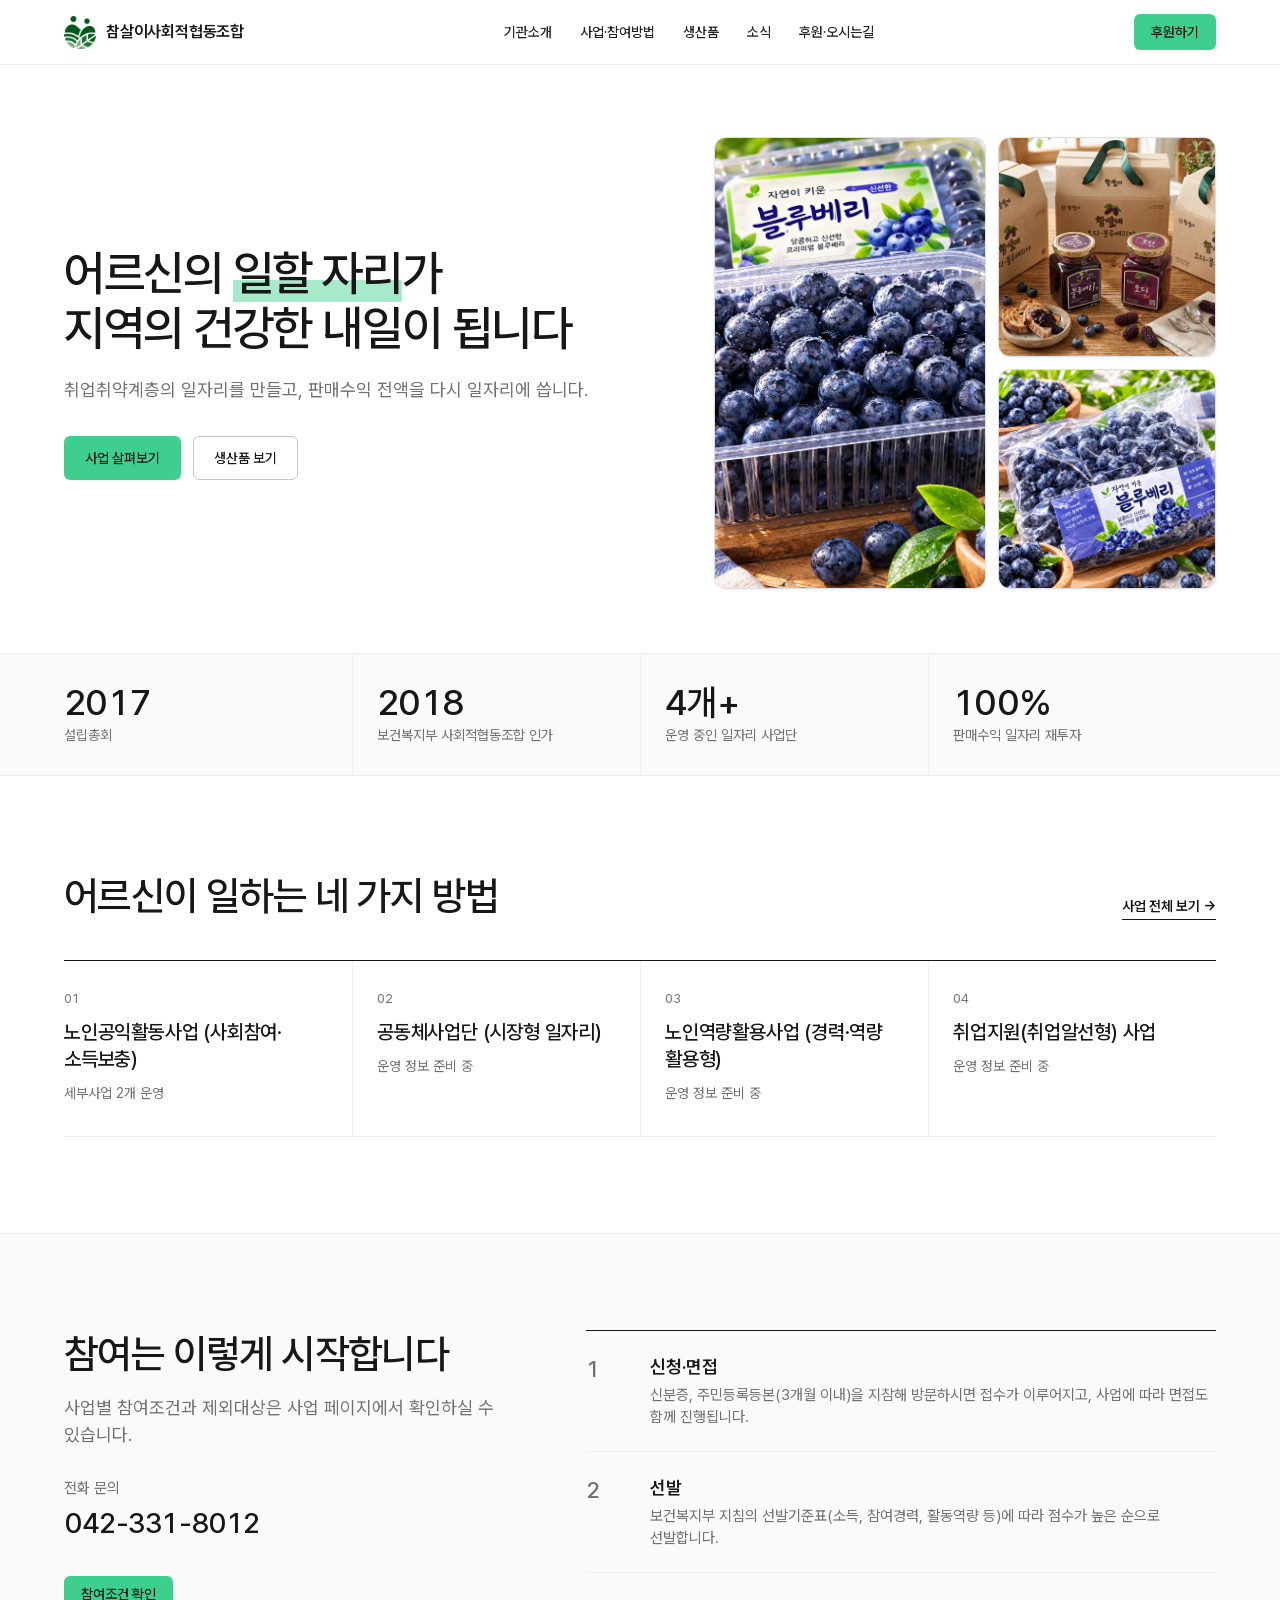
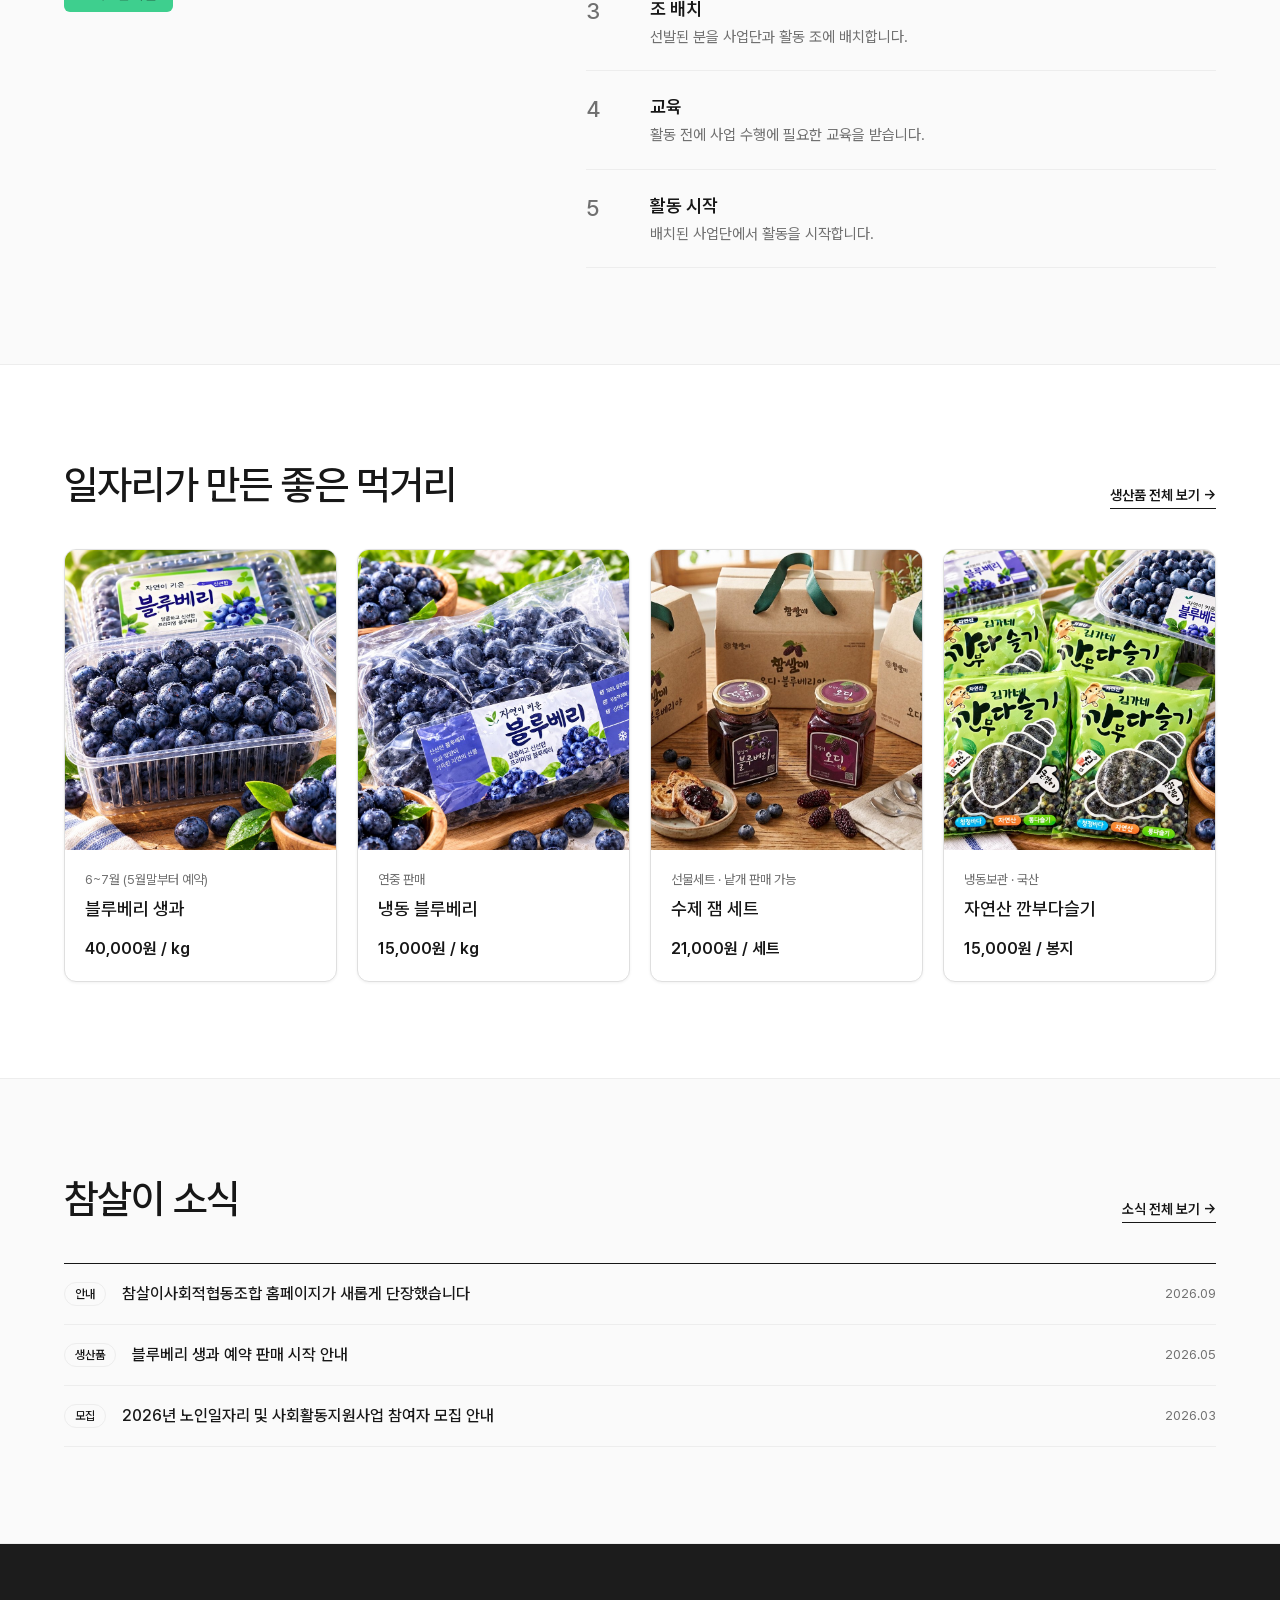
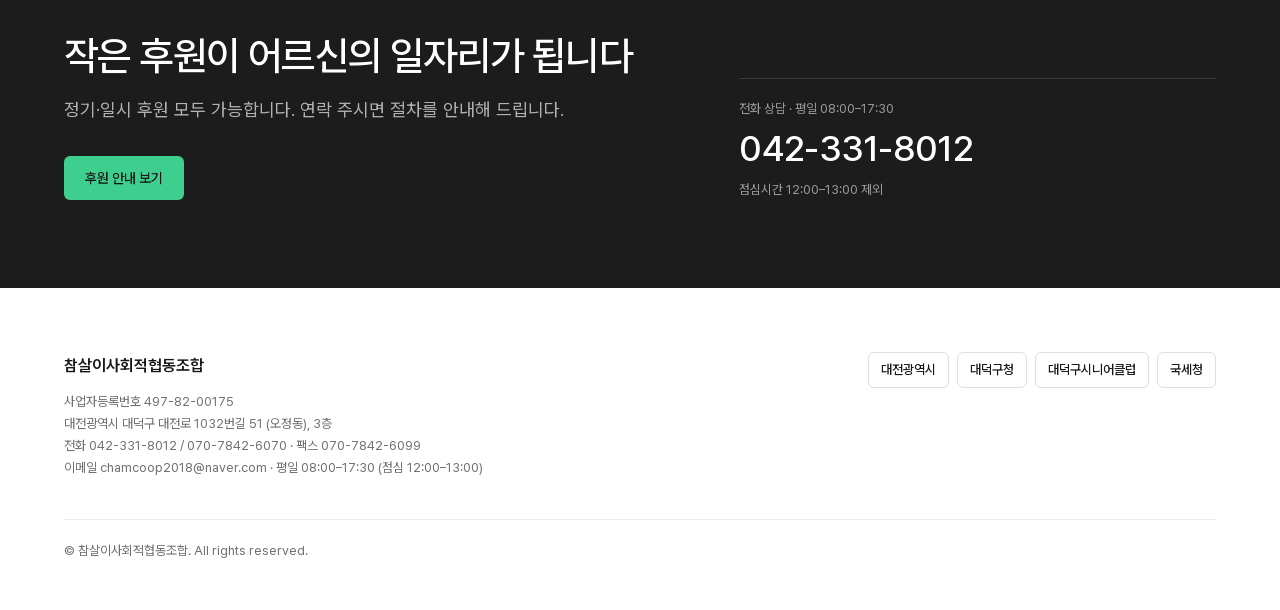
==== index.html @ 11abc0d7 "test-v8: restore original homepage baseline" ====
<!DOCTYPE html>
<html lang="ko">
<head>
<meta charset="UTF-8">
<meta name="viewport" content="width=device-width, initial-scale=1">
<title>참살이사회적협동조합</title>
<meta name="description" content="대전 대덕구 사회적협동조합. 어르신 등 취업취약계층의 일자리를 만들고, 판매수익 전액을 다시 일자리에 사용합니다.">
<link rel="canonical" href="https://chamcoop.kr/">
<meta property="og:type" content="website">
<meta property="og:site_name" content="참살이사회적협동조합">
<meta property="og:locale" content="ko_KR">
<meta property="og:title" content="참살이사회적협동조합">
<meta property="og:description" content="대전 대덕구 사회적협동조합. 어르신 등 취업취약계층의 일자리를 만들고, 판매수익 전액을 다시 일자리에 사용합니다.">
<meta property="og:url" content="https://chamcoop.kr/">
<meta property="og:image" content="https://chamcoop.kr/assets/og-image.jpg">
<meta property="og:image:width" content="1200">
<meta property="og:image:height" content="630">
<meta name="twitter:card" content="summary_large_image">
<meta name="twitter:title" content="참살이사회적협동조합">
<meta name="twitter:description" content="대전 대덕구 사회적협동조합. 어르신 등 취업취약계층의 일자리를 만들고, 판매수익 전액을 다시 일자리에 사용합니다.">
<meta name="twitter:image" content="https://chamcoop.kr/assets/og-image.jpg">
<script type="application/ld+json">{"@context": "https://schema.org", "@type": "Organization", "name": "참살이사회적협동조합", "url": "https://chamcoop.kr/", "logo": "https://chamcoop.kr/assets/logo.png", "description": "대전 대덕구 사회적협동조합. 어르신 등 취업취약계층의 일자리를 만들고, 판매수익 전액을 다시 일자리에 사용합니다.", "telephone": "+82-42-331-8012", "email": "chamcoop2018@naver.com", "address": {"@type": "PostalAddress", "addressCountry": "KR", "addressRegion": "대전광역시", "addressLocality": "대덕구", "streetAddress": "대전로 1032번길 51 (오정동) 3층"}}</script>
<meta name="color-scheme" content="light">
<meta name="theme-color" content="#ffffff">
<link rel="icon" href="assets/logo.png">
<link rel="preload" href="assets/fonts/PretendardVariable.woff2" as="font" type="font/woff2" crossorigin>
<link rel="stylesheet" href="assets/style.css?v=6">
</head>
<body>
<a class="skip" href="#main">본문으로 바로가기</a>
<div id="siteHeader"></div>
<main id="main">
<section class="hero" id="top">
  <div class="wrap hero-grid">
    <div>
      <h1>어르신의 <span class="mark">일할 자리</span>가 <br class="br-pc">지역의 건강한 내일이 됩니다</h1>
      <p class="lead">취업취약계층의 일자리를 만들고, 판매수익 전액을 다시 일자리에 씁니다.</p>
      <div class="cta">
        <a class="btn btn-primary btn-lg" href="business.html">사업 살펴보기</a>
        <a class="btn btn-outline btn-lg" href="shop.html">생산품 보기</a>
      </div>
    </div>
    <div class="hero-media" aria-hidden="true">
      <figure class="m1"><img src="files/products/blueberry_fresh.jpg" alt="" width="800" height="800" fetchpriority="high"></figure>
      <figure><img src="files/products/jam_set.jpg" alt="" width="600" height="450"></figure>
      <figure><img src="files/products/blueberry_bag.jpg" alt="" width="600" height="450"></figure>
    </div>
  </div>
</section>

<section class="facts" aria-label="참살이 한눈에 보기">
  <div class="wrap facts-grid">
    <div class="fact"><b>2017</b><span>설립총회</span></div>
    <div class="fact"><b>2018</b><span>보건복지부 사회적협동조합 인가</span></div>
    <div class="fact"><b id="statBiz">4개+</b><span>운영 중인 일자리 사업단</span></div>
    <div class="fact"><b>100%</b><span>판매수익 일자리 재투자</span></div>
  </div>
</section>

<section class="block">
  <div class="wrap">
    <div class="sec-top">
      <h2 class="h2">어르신이 일하는 네 가지 방법</h2>
      <a class="more-link" href="business.html">사업 전체 보기 →</a>
    </div>
    <div class="cells" id="homeUnits"></div>
  </div>
</section>

<section class="block soft">
  <div class="wrap split">
    <div>
      <h2 class="h2">참여는 이렇게 시작합니다</h2>
      <p class="sec-lead">사업별 참여조건과 제외대상은 사업 페이지에서 확인하실 수 있습니다.</p>
      <p class="call">전화 문의<b>042-331-8012</b></p>
      <div class="sec-foot"><a class="btn btn-primary" href="business.html#join">참여조건 확인</a></div>
    </div>
    <div class="steps"><div class="step"><span class="n">1</span><div><h3>신청·면접</h3><p>신분증, 주민등록등본(3개월 이내)을 지참해 방문하시면 접수가 이루어지고, 사업에 따라 면접도 함께 진행됩니다.</p></div></div><div class="step"><span class="n">2</span><div><h3>선발</h3><p>보건복지부 지침의 선발기준표(소득, 참여경력, 활동역량 등)에 따라 점수가 높은 순으로 선발합니다.</p></div></div><div class="step"><span class="n">3</span><div><h3>조 배치</h3><p>선발된 분을 사업단과 활동 조에 배치합니다.</p></div></div><div class="step"><span class="n">4</span><div><h3>교육</h3><p>활동 전에 사업 수행에 필요한 교육을 받습니다.</p></div></div><div class="step"><span class="n">5</span><div><h3>활동 시작</h3><p>배치된 사업단에서 활동을 시작합니다.</p></div></div></div>
  </div>
</section>

<section class="block">
  <div class="wrap">
    <div class="sec-top">
      <h2 class="h2">일자리가 만든 좋은 먹거리</h2>
      <a class="more-link" href="shop.html">생산품 전체 보기 →</a>
    </div>
    <div class="prod-grid" id="homeProds"></div>
  </div>
</section>

<section class="block soft">
  <div class="wrap">
    <div class="sec-top">
      <h2 class="h2">참살이 소식</h2>
      <a class="more-link" href="news.html">소식 전체 보기 →</a>
    </div>
    <div class="rows" id="homeNotices"></div>
  </div>
</section>

<section class="donate">
  <div class="wrap donate-grid">
    <div>
      <h2 class="h2">작은 후원이 어르신의 일자리가 됩니다</h2>
      <p class="sec-lead">정기·일시 후원 모두 가능합니다. 연락 주시면 절차를 안내해 드립니다.</p>
      <div class="cta"><a class="btn btn-primary btn-lg" href="contact.html#donate">후원 안내 보기</a></div>
    </div>
    <div class="tel"><small>전화 상담 · 평일 08:00–17:30</small><b>042-331-8012</b><small>점심시간 12:00–13:00 제외</small></div>
  </div>
</section>
</main>
<div id="siteFooter"></div>

<script src="assets/app.js?v=6"></script>
</body>
</html>
---- assets/style.css ----
/* 참살이사회적협동조합 홈페이지 재디자인 — DESIGN.md(Supabase 스타일) 토큰 기준 */
@font-face{
  font-family:"Pretendard Variable";font-weight:45 920;font-style:normal;font-display:swap;
  src:url("fonts/PretendardVariable.woff2") format("woff2-variations");
}
:root{
  --primary:#3ecf8e; --primary-deep:#24b47e; --on-primary:#171717;
  --ink:#171717; --ink-2:#212121; --mute:#707070; --mute-2:#9a9a9a;
  --canvas:#ffffff; --soft:#fafafa; --night:#1c1c1c; --night-2:#202020; --on-dark:#ffffff;
  --hair:#dfdfdf; --hair-strong:#c7c7c7; --hair-cool:#ededed;
  --r-xs:4px; --r-sm:6px; --r-md:8px; --r-lg:12px; --r-xl:16px; --r-full:9999px;
  --sh-1:0 1px 3px rgba(0,0,0,.06); --sh-2:0 8px 24px rgba(0,0,0,.08);
  --font:"Pretendard Variable","Circular","Helvetica Neue",Helvetica,Arial,"Noto Sans KR",sans-serif;
  --wrap:1200px;
}
*,*::before,*::after{box-sizing:border-box}
[hidden]{display:none!important}
html{color-scheme:light;-webkit-tap-highlight-color:transparent}
a,button,summary{touch-action:manipulation}
html{scroll-behavior:smooth;scroll-padding-top:80px}
body{margin:0;background:var(--canvas);color:var(--ink);font-family:var(--font);font-size:16px;line-height:1.5;-webkit-font-smoothing:antialiased;word-break:keep-all;overflow-wrap:break-word}
img{max-width:100%;display:block}
a{color:inherit}
h1,h2,h3,h4,p,ul,dl,dd{margin:0}
h1,h2,h3{text-wrap:balance}
ul{padding:0;list-style:none}
.wrap{max-width:var(--wrap);margin:0 auto;padding:0 24px}
.skip{position:absolute;left:-9999px;top:8px;background:var(--ink);color:#fff;padding:8px 16px;border-radius:var(--r-sm);z-index:100}
.skip:focus{left:8px}
:focus-visible{outline:2px solid var(--ink);outline-offset:2px;border-radius:var(--r-xs)}

/* 버튼 */
.btn{display:inline-flex;align-items:center;justify-content:center;gap:6px;min-height:36px;padding:8px 16px;border-radius:var(--r-sm);font:500 14px/1 var(--font);text-decoration:none;border:1px solid transparent;cursor:pointer;white-space:nowrap;transition:background .15s,border-color .15s,transform .1s}
.btn:active{transform:translateY(1px)}
.btn-primary{background:var(--primary);color:var(--on-primary)}
.btn-primary:hover{background:var(--primary-deep)}
.btn-outline{background:var(--canvas);color:var(--ink);border-color:var(--hair-strong)}
.btn-outline:hover{border-color:var(--ink)}
.btn-dark{background:var(--night);color:var(--on-dark)}
.btn-dark:hover{background:#000}
.btn-lg{min-height:44px;padding:12px 20px}

/* 헤더 */
.site-header{position:sticky;top:0;z-index:50;background:rgba(255,255,255,.92);backdrop-filter:blur(10px);border-bottom:1px solid var(--hair-cool)}
.nav{display:flex;align-items:center;justify-content:space-between;height:64px;gap:24px}
.brand{display:flex;align-items:center;gap:10px;text-decoration:none;flex:none}
.brand img{width:32px;height:33px;object-fit:contain}
.brand b{font-size:16px;font-weight:600;letter-spacing:-.2px;white-space:nowrap}
.menu{display:flex;gap:4px}
.menu a{padding:8px 12px;border-radius:var(--r-sm);font-size:14px;font-weight:500;color:var(--ink-2);text-decoration:none;white-space:nowrap}
.menu a:hover{background:var(--soft)}
.nav-cta{flex:none}
.burger{display:none;width:40px;height:40px;border:1px solid var(--hair-strong);border-radius:var(--r-sm);background:var(--canvas);cursor:pointer;align-items:center;justify-content:center}
.burger span,.burger span::before,.burger span::after{display:block;width:18px;height:2px;background:var(--ink);position:relative;content:""}
.burger span::before{position:absolute;top:-6px}.burger span::after{position:absolute;top:6px}
.drawer{max-height:calc(100dvh - 64px);overflow-y:auto;overscroll-behavior:contain;display:none;border-top:1px solid var(--hair-cool);background:var(--canvas)}
.drawer.open{display:block}
.drawer a{display:block;padding:14px 24px;border-bottom:1px solid var(--hair-cool);text-decoration:none;font-weight:500}

/* 히어로 */
.hero{padding:72px 0 64px}
.hero-grid{display:grid;grid-template-columns:1.2fr 1fr;gap:48px;align-items:center}
.hero h1{font-size:clamp(32px,4vw,48px);line-height:1.15;font-weight:500;letter-spacing:-.03em}
.hero h1 .mark{background:linear-gradient(transparent 62%,rgba(62,207,142,.45) 62%)}
.hero p.lead{margin-top:20px;font-size:18px;line-height:1.55;color:var(--mute);max-width:30em}
.hero .cta{display:flex;gap:12px;flex-wrap:wrap;margin-top:32px}
.hero-media{display:grid;grid-template-columns:1.25fr 1fr;grid-template-rows:1fr 1fr;gap:12px;aspect-ratio:1/.9}
.hero-media figure{margin:0;border-radius:var(--r-lg);overflow:hidden;border:1px solid var(--hair);box-shadow:var(--sh-1);background:var(--soft)}
.hero-media img{width:100%;height:100%;object-fit:cover}
.hero-media .m1{grid-row:1/3}

/* 수치 */
.facts{border-top:1px solid var(--hair-cool);border-bottom:1px solid var(--hair-cool);background:var(--soft)}
.facts-grid{display:grid;grid-template-columns:repeat(4,1fr)}
.fact{padding:28px 24px;border-left:1px solid var(--hair-cool)}
.fact:first-child{border-left:0;padding-left:0}
.fact b{font-variant-numeric:tabular-nums;display:block;font-size:36px;font-weight:500;letter-spacing:-.72px;line-height:1.15}
.fact span{font-size:14px;color:var(--mute)}

/* 섹션 공통 */
section.block{padding:96px 0}
section.block.soft{background:var(--soft);border-top:1px solid var(--hair-cool);border-bottom:1px solid var(--hair-cool)}
.h2{font-size:clamp(28px,3.4vw,40px);line-height:1.2;font-weight:500;letter-spacing:-.04em;max-width:22em}
.sec-lead{margin-top:16px;font-size:18px;line-height:1.55;color:var(--mute);max-width:40em}
.sec-head{margin-bottom:48px}
.kicker{display:block;margin-bottom:12px;font-size:13px;font-weight:600;color:var(--mute);letter-spacing:.02em}
.dot{display:inline-block;width:8px;height:8px;border-radius:50%;background:var(--primary);margin-right:8px;vertical-align:1px}

/* 기관소개 */
.about-grid{display:grid;grid-template-columns:1.2fr 1fr;gap:72px;align-items:start}
.about-copy p{font-size:18px;line-height:1.7;color:var(--ink-2)}
.about-copy p+p{margin-top:20px}
.about-copy b{font-weight:600;background:linear-gradient(transparent 62%,rgba(62,207,142,.35) 62%)}
.dl{border-top:1px solid var(--ink)}
.dl div{display:grid;grid-template-columns:110px 1fr;gap:16px;padding:14px 0;border-bottom:1px solid var(--hair-cool);font-size:15px}
.dl{font-variant-numeric:tabular-nums}.dl dt{color:var(--mute)}.dl dd{color:var(--ink)}
.timeline{margin-top:72px}
.timeline h3,.org h3{font-size:22px;font-weight:500;margin-bottom:24px}
.tl{border-top:1px solid var(--ink)}
.tl-row{display:grid;grid-template-columns:90px 1fr;gap:16px;padding:16px 0;border-bottom:1px solid var(--hair-cool)}
.tl-year{font-size:18px;font-weight:500;letter-spacing:-.3px}
.tl-row li{font-size:15px;color:var(--ink-2);padding-left:14px;position:relative}
.tl-row li+li{margin-top:4px}
.tl-row li::before{content:"";position:absolute;left:0;top:.7em;width:5px;height:5px;border-radius:50%;background:var(--primary)}
.org{margin-top:56px}
.org-flow{display:flex;flex-direction:column;gap:12px}
.org-top{display:flex;gap:12px;flex-wrap:wrap}
.org-node{padding:10px 16px;border:1px solid var(--hair);border-radius:var(--r-md);font-size:14px;font-weight:500;background:var(--canvas)}
.org-node.lead{background:var(--night);color:var(--on-dark);border-color:var(--night)}
.org-depts{display:grid;gap:8px;padding-top:12px;border-top:1px dashed var(--hair-strong);font-size:14px;color:var(--ink-2)}
.org-depts li::before{content:"· "}

/* 사업소개 */
.biz-main{border:1px solid var(--hair);border-radius:var(--r-lg);background:var(--canvas);padding:32px}
.biz-top{display:flex;gap:12px;align-items:center;flex-wrap:wrap}
.biz-title{font-size:28px;font-weight:500;letter-spacing:-.42px;line-height:1.2}
.tag{display:inline-flex;align-items:center;padding:2px 10px;border-radius:var(--r-full);font-size:12px;font-weight:500;background:var(--soft);color:var(--ink);border:1px solid var(--hair-cool)}
.tag.live{background:var(--primary);border-color:var(--primary);color:var(--on-primary)}
.biz-desc{margin-top:12px;color:var(--mute);font-size:16px;max-width:46em}
.units{margin-top:28px;display:grid;grid-template-columns:repeat(auto-fit,minmax(240px,1fr));gap:0;border-top:1px solid var(--hair-cool)}
.unit{padding:20px 24px 20px 0;border-bottom:1px solid var(--hair-cool)}
.unit h3{font-size:16px;font-weight:600}
.unit .prog{margin-top:10px;font-size:14px;color:var(--mute)}
.unit .prog li{padding:6px 0;border-top:1px dashed var(--hair-cool)}
.unit .prog li:first-child{border-top:0}
.unit .prog img{width:100%;aspect-ratio:4/3;object-fit:cover;border-radius:var(--r-md);border:1px solid var(--hair);margin-bottom:8px}
.unit .prog b{color:var(--ink);font-weight:500;display:block}
.unit .none{margin-top:6px;font-size:14px;color:var(--mute)}
.biz-more{margin-top:24px;display:grid;grid-template-columns:1fr 1fr;gap:24px}
.biz-card{border:1px solid var(--hair);border-radius:var(--r-lg);background:var(--canvas);padding:32px}
.biz-card h3{font-size:22px;font-weight:500;margin-top:12px}
.biz-card p{margin-top:8px;color:var(--mute);font-size:15px}
.biz-card ul{margin-top:16px;border-top:1px solid var(--hair-cool)}
.biz-card li{padding:10px 0;border-bottom:1px solid var(--hair-cool);font-size:14px;color:var(--ink-2)}

/* 참여방법 (details) */
.acc{border-top:1px solid var(--ink)}
.acc details{border-bottom:1px solid var(--hair-cool)}
.acc summary{list-style:none;cursor:pointer;display:flex;justify-content:space-between;align-items:center;padding:22px 0;font-size:22px;font-weight:500;letter-spacing:-.2px}
.acc summary::-webkit-details-marker{display:none}
.acc summary::after{content:"+";font-size:26px;font-weight:300;color:var(--mute);width:32px;text-align:center}
.acc details[open] summary::after{content:"−"}
.acc summary:hover{color:var(--mute)}
.acc .body{display:grid;grid-template-columns:1fr 1fr;gap:48px;padding:0 0 28px}
.acc h4{font-size:14px;font-weight:600;color:var(--mute);margin-bottom:10px}
.acc li{padding:5px 0 5px 16px;position:relative;font-size:16px;color:var(--ink-2)}
.acc li::before{content:"";position:absolute;left:0;top:.85em;width:5px;height:5px;border-radius:50%;background:var(--primary)}

/* 생산품 */
.prod-grid{display:grid;grid-template-columns:repeat(4,1fr);gap:20px}
.prod{display:flex;flex-direction:column;border:1px solid var(--hair);border-radius:var(--r-lg);background:var(--canvas);overflow:hidden;box-shadow:var(--sh-1)}
.prod img{width:100%;aspect-ratio:4/3;object-fit:cover;background:var(--soft)}
.prod .pb{padding:20px;display:flex;flex-direction:column;gap:6px;flex:1}
.prod small{font-size:13px;color:var(--mute)}
.prod h3{font-size:18px;font-weight:500;line-height:1.4}
.prod .desc{font-size:14px;color:var(--mute);flex:1}
.prod .price{margin-top:10px;display:flex;align-items:center;justify-content:space-between;gap:8px}
.prod .price b{font-size:16px;font-weight:600}
.add{min-height:32px;padding:6px 12px;border-radius:var(--r-sm);border:1px solid var(--hair-strong);background:var(--canvas);font:500 14px var(--font);cursor:pointer}
.add:hover{border-color:var(--ink)}
.add.on{background:var(--primary);border-color:var(--primary);color:var(--on-primary)}
.jam-note{margin-top:24px;display:flex;gap:16px;align-items:center;padding:20px;border:1px solid var(--hair-cool);border-radius:var(--r-lg);background:var(--soft)}
.jam-note img{width:72px;height:72px;border-radius:var(--r-md);object-fit:cover;flex:none}
.jam-note p{font-size:14px;color:var(--mute)}.jam-note b{display:block;color:var(--ink);font-size:16px;font-weight:500;margin-bottom:2px}
.fine{margin-top:16px;font-size:13px;color:var(--mute)}
.order-bar{position:fixed;left:0;right:0;bottom:0;z-index:60;background:var(--night);color:var(--on-dark);display:none}
.order-bar.on{display:block}
.order-bar{padding-bottom:env(safe-area-inset-bottom,0px)}
.order-bar .wrap{display:flex;align-items:center;justify-content:space-between;gap:16px;padding-top:14px;padding-bottom:14px;flex-wrap:wrap}
.order-bar b{color:var(--primary)}
.order-bar .actions{display:flex;gap:8px;flex-wrap:wrap}

/* 후원 (유일한 어두운 구간) */
.donate{background:var(--night);color:var(--on-dark);padding:88px 0}
.donate .h2{color:var(--on-dark)}
.donate .sec-lead{color:#b2b2b2}
.donate-grid{display:grid;grid-template-columns:1.3fr 1fr;gap:56px;align-items:end}
.donate .cta{display:flex;gap:12px;flex-wrap:wrap;margin-top:32px}
.donate .btn-outline{background:transparent;color:var(--on-dark);border-color:#4a4a4a}
.donate .btn-outline:hover{border-color:#fff}
.donate .tel{border-top:1px solid #3a3a3a;padding-top:20px}
.donate .tel small{display:block;color:#9a9a9a;font-size:13px}
.donate .tel b{display:block;font-size:36px;font-weight:500;letter-spacing:-.72px;margin:4px 0}

/* 소식 */
.news-grid{display:grid;grid-template-columns:1.25fr 1fr;gap:56px;align-items:start}
.news-grid h3.col{font-size:22px;font-weight:500;margin-bottom:20px}
.notice{border-top:1px solid var(--ink)}
.notice details{border-bottom:1px solid var(--hair-cool)}
.notice summary{list-style:none;cursor:pointer;display:grid;grid-template-columns:auto 1fr auto;gap:14px;align-items:center;padding:16px 0}
.notice summary::-webkit-details-marker{display:none}
.notice summary:hover .nt{text-decoration:underline}
.nt{font-weight:500;font-size:16px;min-width:0}
.nd{font-size:13px;color:var(--mute);white-space:nowrap}
.nbody{padding:0 0 20px;color:var(--ink-2);font-size:15px;line-height:1.7;white-space:pre-line}
.att{margin-top:14px;display:flex;gap:8px;flex-wrap:wrap;white-space:normal}
.att a{font-size:13px;padding:6px 12px;border:1px solid var(--hair-strong);border-radius:var(--r-sm);text-decoration:none;font-weight:500}
.att a:hover{border-color:var(--ink)}
.press{display:flex;flex-direction:column;gap:20px}
.press-card{display:grid;grid-template-columns:140px 1fr;gap:16px;padding-bottom:20px;border-bottom:1px solid var(--hair-cool)}
.press-card img{width:140px;height:96px;object-fit:cover;border-radius:var(--r-md);border:1px solid var(--hair)}
.press-card h3{font-size:16px;font-weight:500;line-height:1.4;margin-top:6px}
.press-card p{font-size:14px;color:var(--mute);margin-top:6px;display:-webkit-box;-webkit-line-clamp:3;-webkit-box-orient:vertical;overflow:hidden}
.press-card a.src{display:inline-block;margin-top:8px;font-size:13px;font-weight:500}
.more{margin-top:16px}
.notice details[hidden]{display:none}
.empty{padding:20px 0;color:var(--mute);font-size:15px}
.photos{margin-top:72px}
.photo-grid{display:grid;grid-template-columns:repeat(4,1fr);gap:16px}
.photo-card{cursor:pointer;border:0;background:none;padding:0;text-align:left;font:inherit}
.photo-card .th{position:relative;aspect-ratio:4/3;border-radius:var(--r-lg);overflow:hidden;border:1px solid var(--hair);background:var(--soft)}
.photo-card img{width:100%;height:100%;object-fit:cover}
.photo-card .pt{display:block;margin-top:10px;font-size:15px;font-weight:500}
.photo-card small{color:var(--mute);font-size:13px}
.lb{overscroll-behavior:contain;position:fixed;inset:0;background:rgba(0,0,0,.88);display:none;align-items:center;justify-content:center;z-index:90;flex-direction:column;gap:12px;padding:24px}
.lb.on{display:flex}
.lb img{max-height:78vh;border-radius:var(--r-md)}
.lb .cap{color:#fff;font-size:14px;text-align:center;max-width:40em}
.lb button{position:absolute;background:rgba(255,255,255,.12);color:#fff;border:0;width:44px;height:44px;border-radius:50%;font-size:22px;cursor:pointer}
.lb .x{top:20px;right:20px}.lb .p{left:20px;top:50%}.lb .n{right:20px;top:50%}

/* 오시는길 */
.contact-grid{display:grid;grid-template-columns:1fr 1fr;gap:24px}
.c-card{border:1px solid var(--hair);border-radius:var(--r-lg);padding:32px;background:var(--canvas)}
.c-card h3{font-size:22px;font-weight:500;margin-bottom:12px}
.c-card p{color:var(--ink-2);font-size:16px;line-height:1.7}
.c-card .btn{margin-top:20px}

/* 푸터 */
footer{padding:64px 0 48px;color:var(--mute);font-size:13px;line-height:1.7}
footer .grid{display:grid;grid-template-columns:1.4fr 1fr;gap:48px}
footer b{color:var(--ink);font-size:16px;font-weight:600}
footer address{font-style:normal;margin-top:12px}
footer .links{display:flex;gap:8px;flex-wrap:wrap;align-content:flex-start;justify-content:flex-end}
footer .links a{padding:6px 12px;border:1px solid var(--hair);border-radius:var(--r-sm);text-decoration:none;color:var(--ink);font-weight:500}
footer .links a:hover{border-color:var(--ink)}
footer .copy{margin-top:40px;padding-top:20px;border-top:1px solid var(--hair-cool)}

@media(min-width:1081px){.drawer,.drawer.open{display:none}}
@media(max-width:1080px){.menu{display:none}.burger{display:inline-flex}.nav-cta{display:none}.nav{justify-content:space-between}.prod-grid{grid-template-columns:repeat(2,1fr)}.photo-grid{grid-template-columns:repeat(2,1fr)}}
@media(max-width:860px){
  .hero{padding:48px 0 40px}.hero-grid{grid-template-columns:1fr;gap:36px}
  .facts-grid{grid-template-columns:1fr 1fr}.fact{padding:20px 16px;border-left:0}.fact:nth-child(odd){padding-left:0}.fact:nth-child(n+3){border-top:1px solid var(--hair-cool)}.fact b{font-size:28px}
  section.block{padding:64px 0}.about-grid,.donate-grid,.news-grid,.contact-grid,footer .grid,.biz-more,.acc .body{grid-template-columns:1fr;gap:32px}
  .acc .body{gap:20px}.acc summary{font-size:18px}.biz-main,.biz-card,.c-card{padding:24px}
  footer .links{justify-content:flex-start}.press-card{grid-template-columns:100px 1fr}.press-card img{width:100px;height:72px}
  .dl div{grid-template-columns:90px 1fr}
}
@media(max-width:520px){.prod-grid{grid-template-columns:1fr}.photo-grid{grid-template-columns:1fr 1fr}.brand b{font-size:15px}.notice summary{grid-template-columns:auto 1fr}.nd{grid-column:2}}
@media(prefers-reduced-motion:reduce){*{transition:none!important;scroll-behavior:auto!important}}

/* ===== 다중 페이지 구조 ===== */
.menu a[aria-current="page"]{background:var(--soft);color:var(--ink);box-shadow:inset 0 -2px 0 var(--primary)}
.drawer a[aria-current="page"]{font-weight:700}
.page-head{padding:72px 0 48px;border-bottom:1px solid var(--hair-cool)}
.page-head h1{font-size:clamp(32px,4.4vw,48px);line-height:1.15;font-weight:500;letter-spacing:-.03em}
.page-head p{margin-top:16px;font-size:18px;line-height:1.55;color:var(--mute);max-width:38em}
.subnav{display:flex;gap:8px;flex-wrap:wrap;margin-top:28px}
.sec-foot{margin-top:32px}
.more-link{display:inline-flex;align-items:center;gap:6px;font-size:14px;font-weight:600;text-decoration:none;border-bottom:1px solid var(--ink);padding-bottom:2px}
.more-link:hover{color:var(--mute);border-color:var(--mute)}
.sec-top{display:flex;justify-content:space-between;align-items:flex-end;gap:24px;flex-wrap:wrap;margin-bottom:40px}
.sec-top .h2{margin:0}

/* 홈: 일자리 유형 */
.cells{display:grid;grid-template-columns:repeat(4,1fr);border-top:1px solid var(--ink)}
.cell{display:flex;flex-direction:column;gap:10px;padding:28px 24px 32px 0;text-decoration:none;border-bottom:1px solid var(--hair-cool);transition:background .15s}
.cell+.cell{padding-left:24px;border-left:1px solid var(--hair-cool)}
.cell .num{font-size:13px;color:var(--mute);font-variant-numeric:tabular-nums}
.cell b{font-size:20px;font-weight:500;line-height:1.35;letter-spacing:-.2px}
.cell .sub{font-size:14px;color:var(--mute)}
.cell:hover b{text-decoration:underline;text-underline-offset:4px}

/* 홈: 참여 3단계 */
.split{display:grid;grid-template-columns:1fr 1.4fr;gap:72px;align-items:start}
.steps{border-top:1px solid var(--ink)}
.step{display:grid;grid-template-columns:48px 1fr;gap:16px;padding:22px 0;border-bottom:1px solid var(--hair-cool)}
.step .n{font-size:22px;font-weight:500;color:var(--mute);font-variant-numeric:tabular-nums}
.step h3{font-size:18px;font-weight:600}
.step p{margin-top:4px;font-size:15px;color:var(--mute)}
.call{margin-top:28px;font-size:15px;color:var(--mute)}.call b{display:block;margin-top:2px;font-size:28px;font-weight:500;color:var(--ink);letter-spacing:-.42px;font-variant-numeric:tabular-nums}

/* 홈: 최신 소식 */
.rows{border-top:1px solid var(--ink)}
.rows .row{display:grid;grid-template-columns:auto 1fr auto;gap:16px;align-items:center;padding:18px 0;border-bottom:1px solid var(--hair-cool);text-decoration:none}
.rows .row:hover .nt{text-decoration:underline;text-underline-offset:4px}

/* 기관소개: 연혁 */
.tl-grid{display:grid;grid-template-columns:repeat(4,1fr);border-top:1px solid var(--ink)}
.tl-cell{padding:24px 20px 28px 0;border-bottom:1px solid var(--hair-cool)}
.tl-cell:not(:nth-child(4n+1)){padding-left:20px;border-left:1px solid var(--hair-cool)}
.tl-cell .y{font-size:28px;font-weight:500;letter-spacing:-.42px;font-variant-numeric:tabular-nums}
.tl-cell ul{margin-top:12px}
.tl-cell li{font-size:15px;color:var(--ink-2);padding:3px 0 3px 14px;position:relative}
.tl-cell li::before{content:"";position:absolute;left:0;top:.8em;width:5px;height:5px;border-radius:50%;background:var(--primary)}
.about-two{display:grid;grid-template-columns:1.2fr 1fr;gap:72px;align-items:start}

/* 소식 페이지 */
.news-block+.news-block{margin-top:88px}
.news-block h2{font-size:28px;font-weight:500;letter-spacing:-.42px;margin-bottom:24px}

@media(max-width:1080px){.cells,.tl-grid{grid-template-columns:repeat(2,1fr)}.cell+.cell{border-left:0;padding-left:0}.cell:nth-child(even){padding-left:24px;border-left:1px solid var(--hair-cool)}.tl-cell:not(:nth-child(4n+1)){padding-left:0;border-left:0}.tl-cell:nth-child(even){padding-left:20px;border-left:1px solid var(--hair-cool)}}
@media(max-width:860px){.split,.about-two{grid-template-columns:1fr;gap:40px}.page-head{padding:48px 0 32px}}
@media(max-width:520px){.cells,.tl-grid{grid-template-columns:1fr}.cell:nth-child(even),.tl-cell:nth-child(even){padding-left:0;border-left:0}.rows .row{grid-template-columns:auto 1fr}.rows .row .nd{grid-column:2}}
@media(max-width:600px){.br-pc{display:none}}

.sr-only{position:absolute;width:1px;height:1px;padding:0;margin:-1px;overflow:hidden;clip:rect(0,0,0,0);white-space:nowrap;border:0}
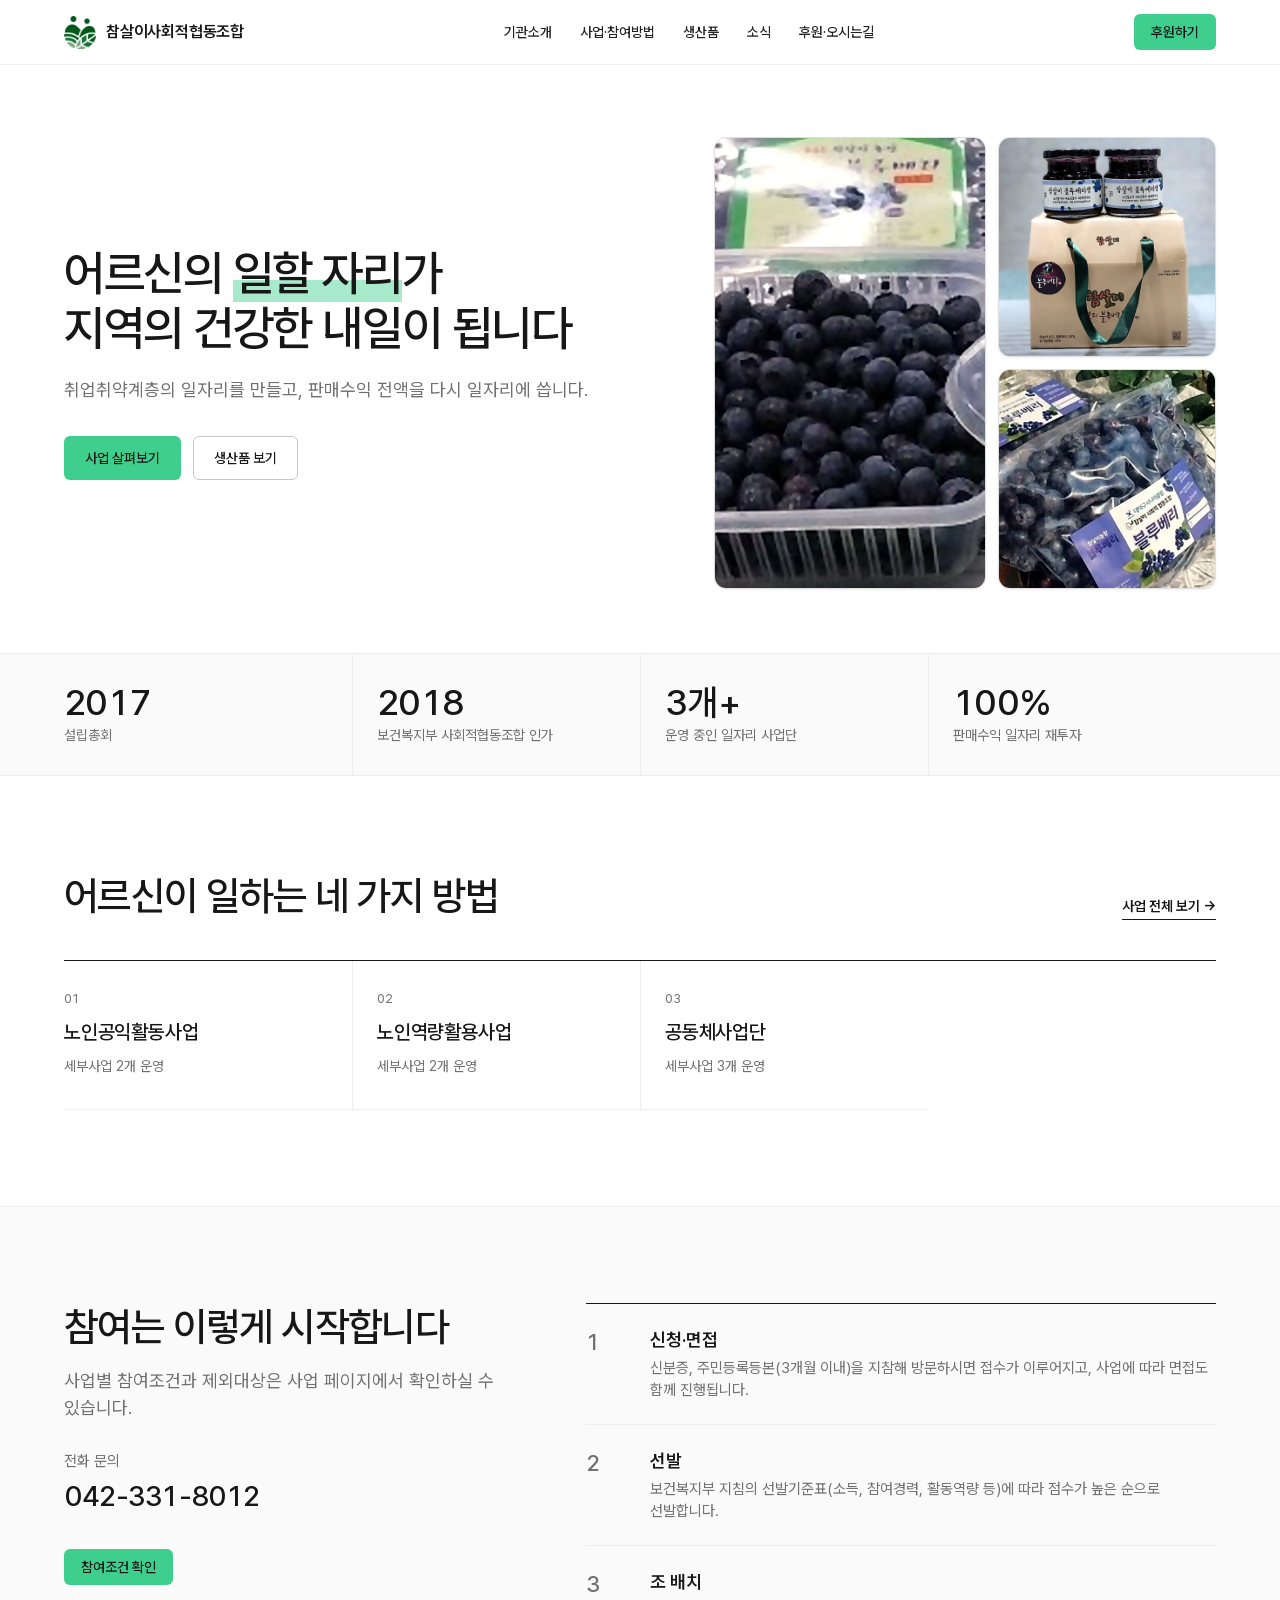
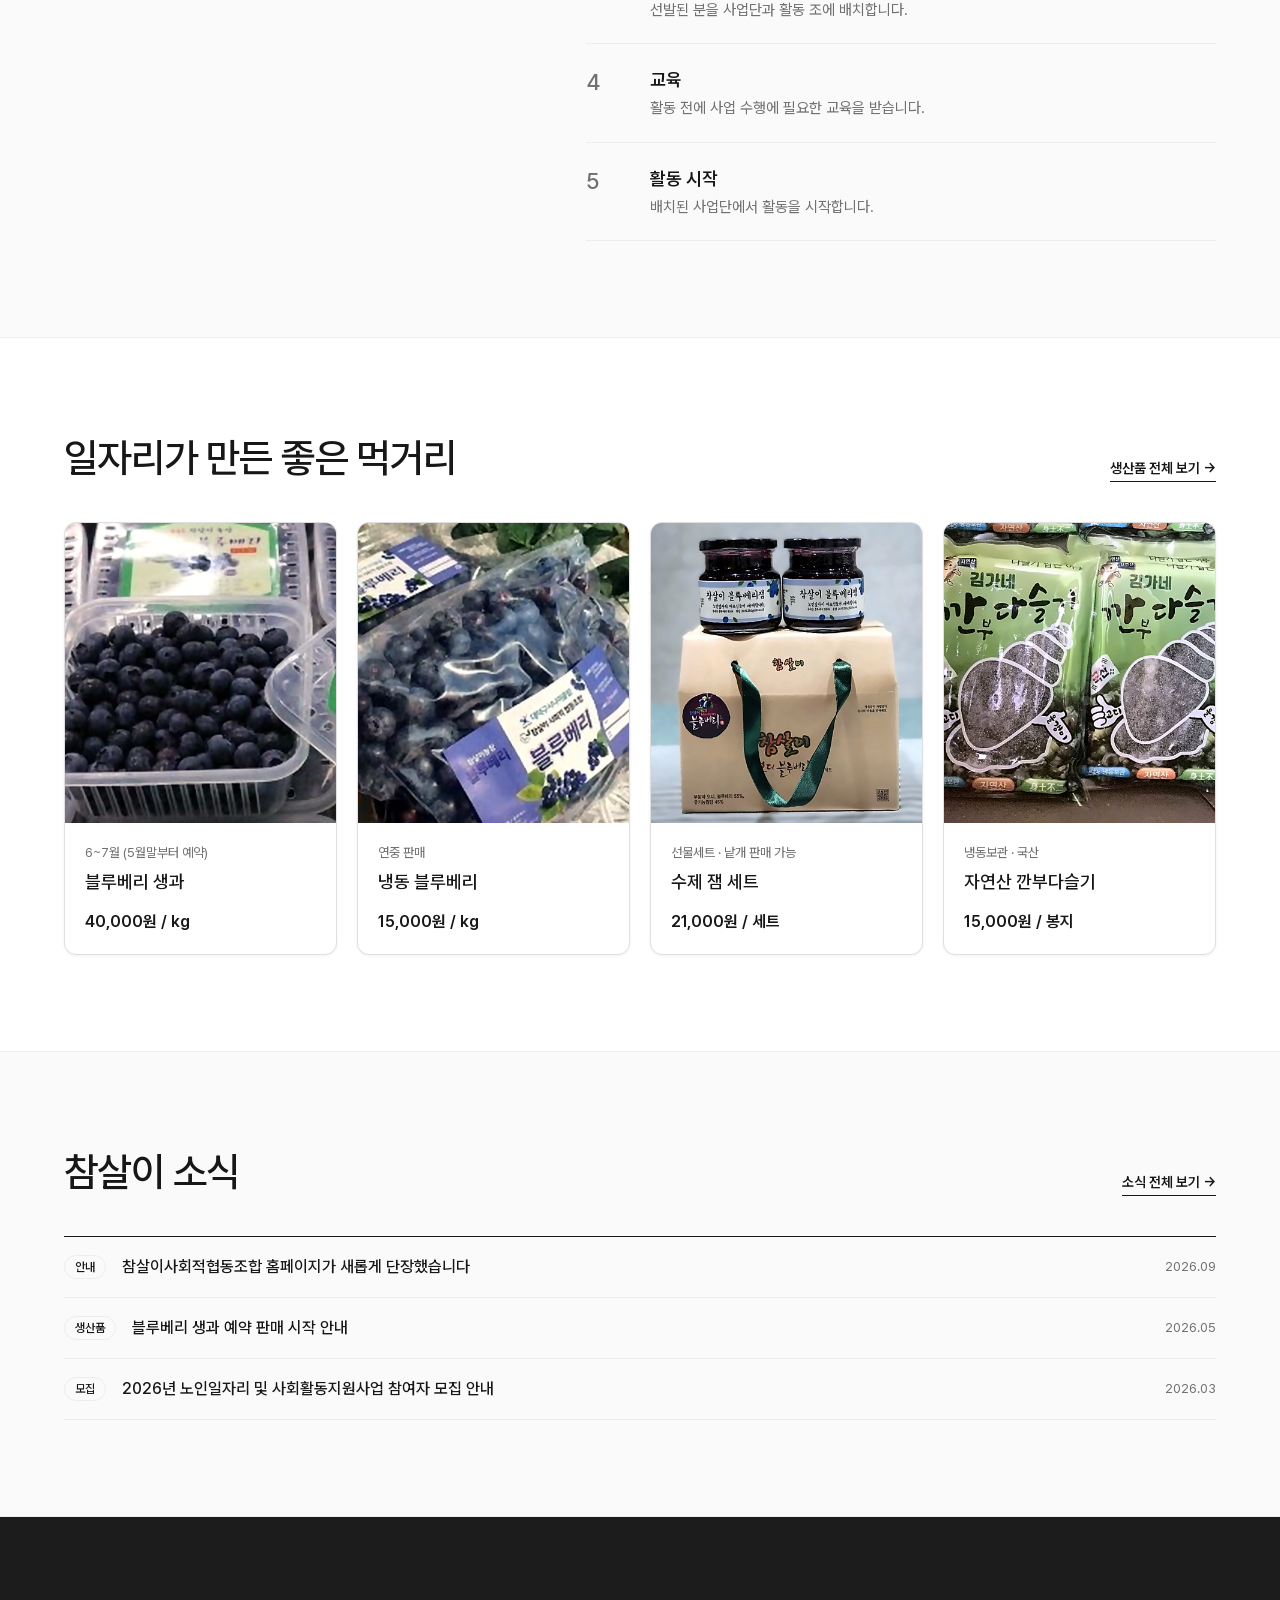
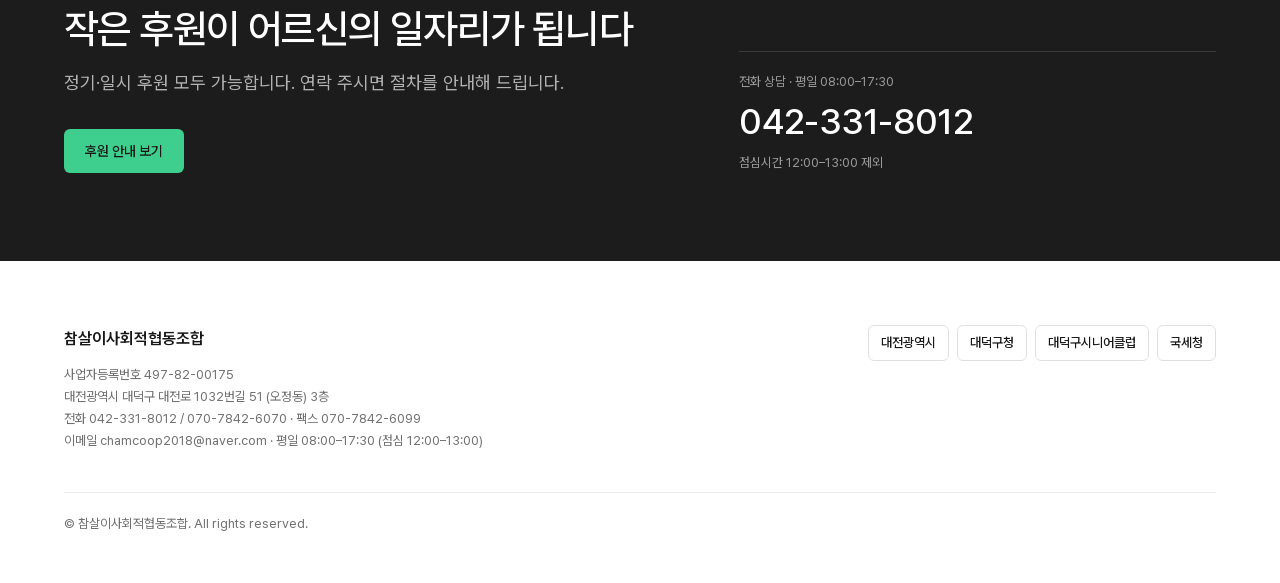
==== commit b355df58: "관리자 문구 수정 탭 추가, 상품사진 교체, 역량활용사업 참여연령 수정 Co-Authored-By: Claude Opus 5.5 <noreply@anthropic.com>" ====
--- a/index.html
+++ b/index.html
@@ -33,8 +33,8 @@
 <section class="hero" id="top">
   <div class="wrap hero-grid">
     <div>
-      <h1>어르신의 <span class="mark">일할 자리</span>가 <br class="br-pc">지역의 건강한 내일이 됩니다</h1>
-      <p class="lead">취업취약계층의 일자리를 만들고, 판매수익 전액을 다시 일자리에 씁니다.</p>
+      <h1 data-site="heroTitle" data-br="pc" data-em="mark">어르신의 <span class="mark">일할 자리</span>가 <br class="br-pc">지역의 건강한 내일이 됩니다</h1>
+      <p class="lead" data-site="heroLead">취업취약계층의 일자리를 만들고, 판매수익 전액을 다시 일자리에 씁니다.</p>
       <div class="cta">
         <a class="btn btn-primary btn-lg" href="business.html">사업 살펴보기</a>
         <a class="btn btn-outline btn-lg" href="shop.html">생산품 보기</a>
@@ -71,8 +71,8 @@
   <div class="wrap split">
     <div>
       <h2 class="h2">참여는 이렇게 시작합니다</h2>
-      <p class="sec-lead">사업별 참여조건과 제외대상은 사업 페이지에서 확인하실 수 있습니다.</p>
-      <p class="call">전화 문의<b>042-331-8012</b></p>
+      <p class="sec-lead" data-site="joinLead">사업별 참여조건과 제외대상은 사업 페이지에서 확인하실 수 있습니다.</p>
+      <p class="call">전화 문의<b data-site="phone">042-331-8012</b></p>
       <div class="sec-foot"><a class="btn btn-primary" href="business.html#join">참여조건 확인</a></div>
     </div>
     <div class="steps"><div class="step"><span class="n">1</span><div><h3>신청·면접</h3><p>신분증, 주민등록등본(3개월 이내)을 지참해 방문하시면 접수가 이루어지고, 사업에 따라 면접도 함께 진행됩니다.</p></div></div><div class="step"><span class="n">2</span><div><h3>선발</h3><p>보건복지부 지침의 선발기준표(소득, 참여경력, 활동역량 등)에 따라 점수가 높은 순으로 선발합니다.</p></div></div><div class="step"><span class="n">3</span><div><h3>조 배치</h3><p>선발된 분을 사업단과 활동 조에 배치합니다.</p></div></div><div class="step"><span class="n">4</span><div><h3>교육</h3><p>활동 전에 사업 수행에 필요한 교육을 받습니다.</p></div></div><div class="step"><span class="n">5</span><div><h3>활동 시작</h3><p>배치된 사업단에서 활동을 시작합니다.</p></div></div></div>
@@ -102,11 +102,11 @@
 <section class="donate">
   <div class="wrap donate-grid">
     <div>
-      <h2 class="h2">작은 후원이 어르신의 일자리가 됩니다</h2>
-      <p class="sec-lead">정기·일시 후원 모두 가능합니다. 연락 주시면 절차를 안내해 드립니다.</p>
+      <h2 class="h2" data-site="donateTitle">작은 후원이 어르신의 일자리가 됩니다</h2>
+      <p class="sec-lead" data-site="donateLead">정기·일시 후원 모두 가능합니다. 연락 주시면 절차를 안내해 드립니다.</p>
       <div class="cta"><a class="btn btn-primary btn-lg" href="contact.html#donate">후원 안내 보기</a></div>
     </div>
-    <div class="tel"><small>전화 상담 · 평일 08:00–17:30</small><b>042-331-8012</b><small>점심시간 12:00–13:00 제외</small></div>
+    <div class="tel"><small>전화 상담 · <span data-site="hours">평일 08:00–17:30</span></small><b data-site="phone">042-331-8012</b><small>점심시간 <span data-site="lunch">12:00–13:00</span> 제외</small></div>
   </div>
 </section>
 </main>
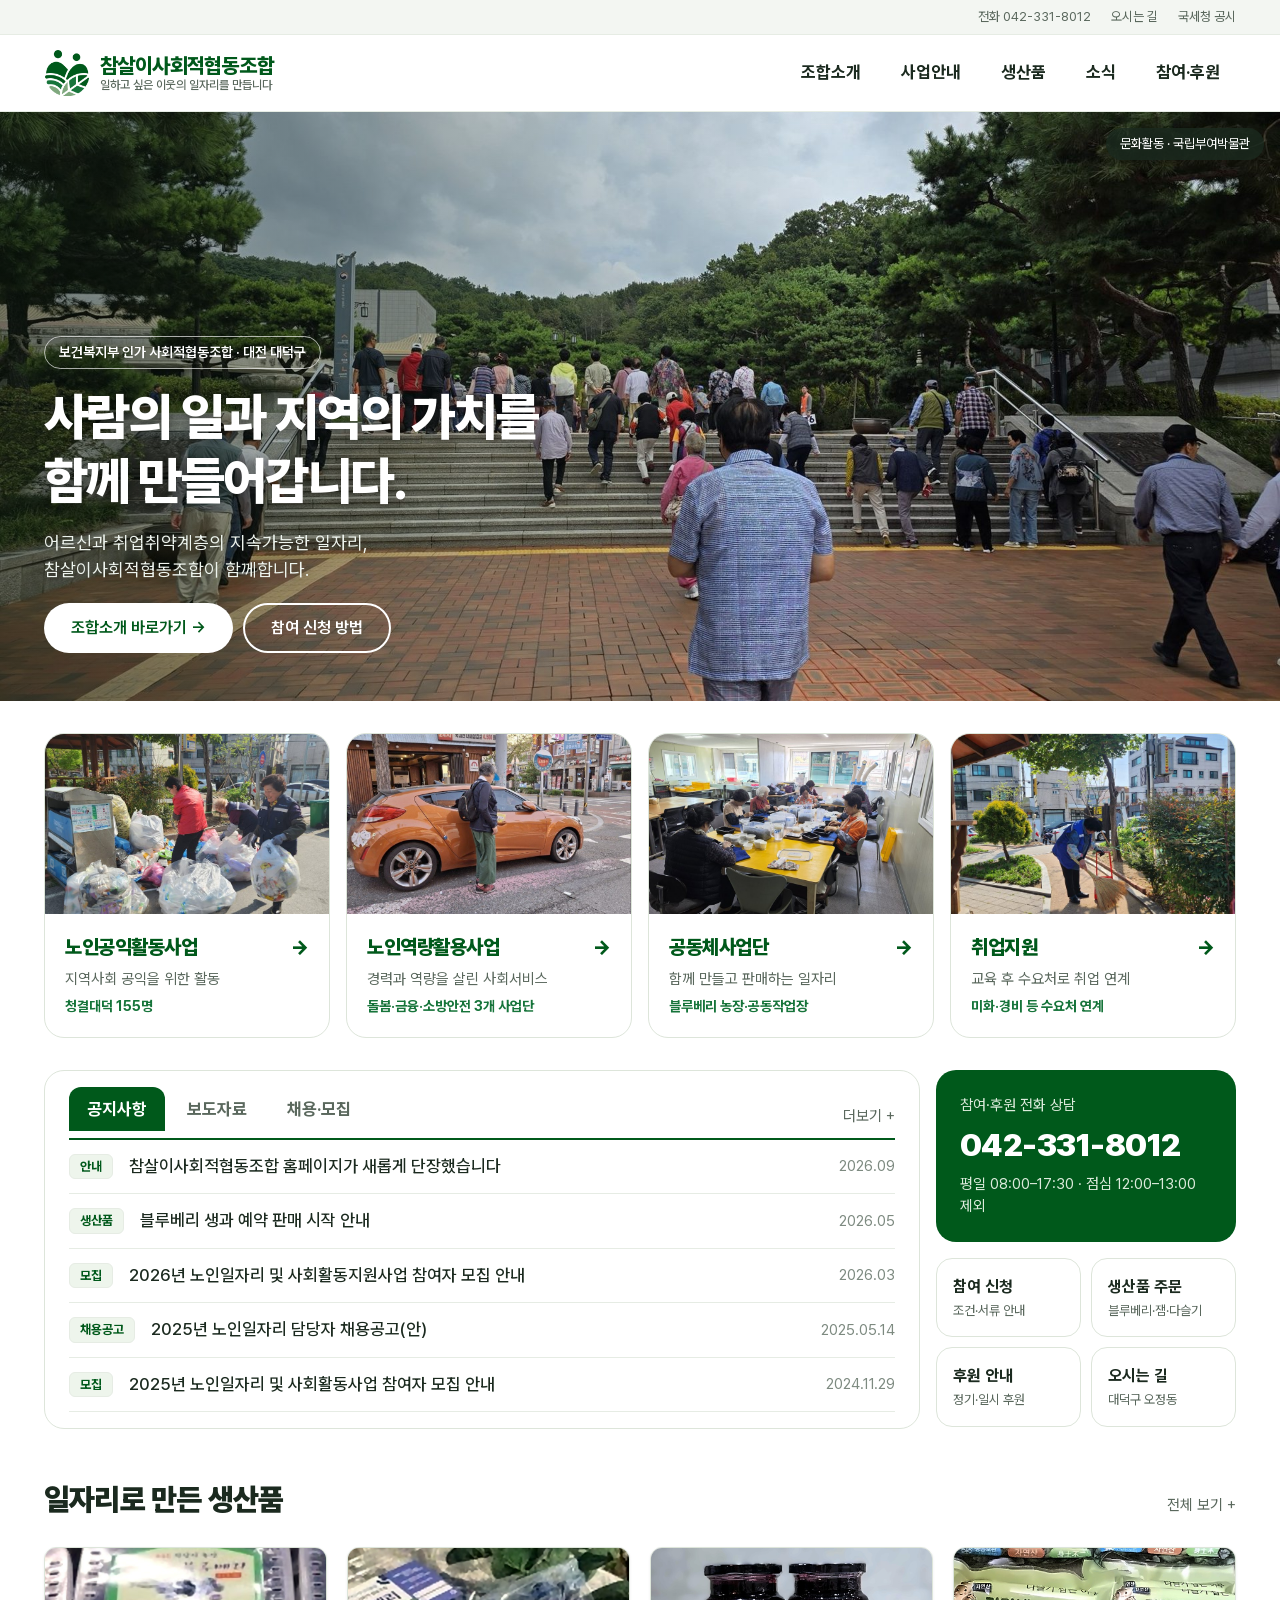
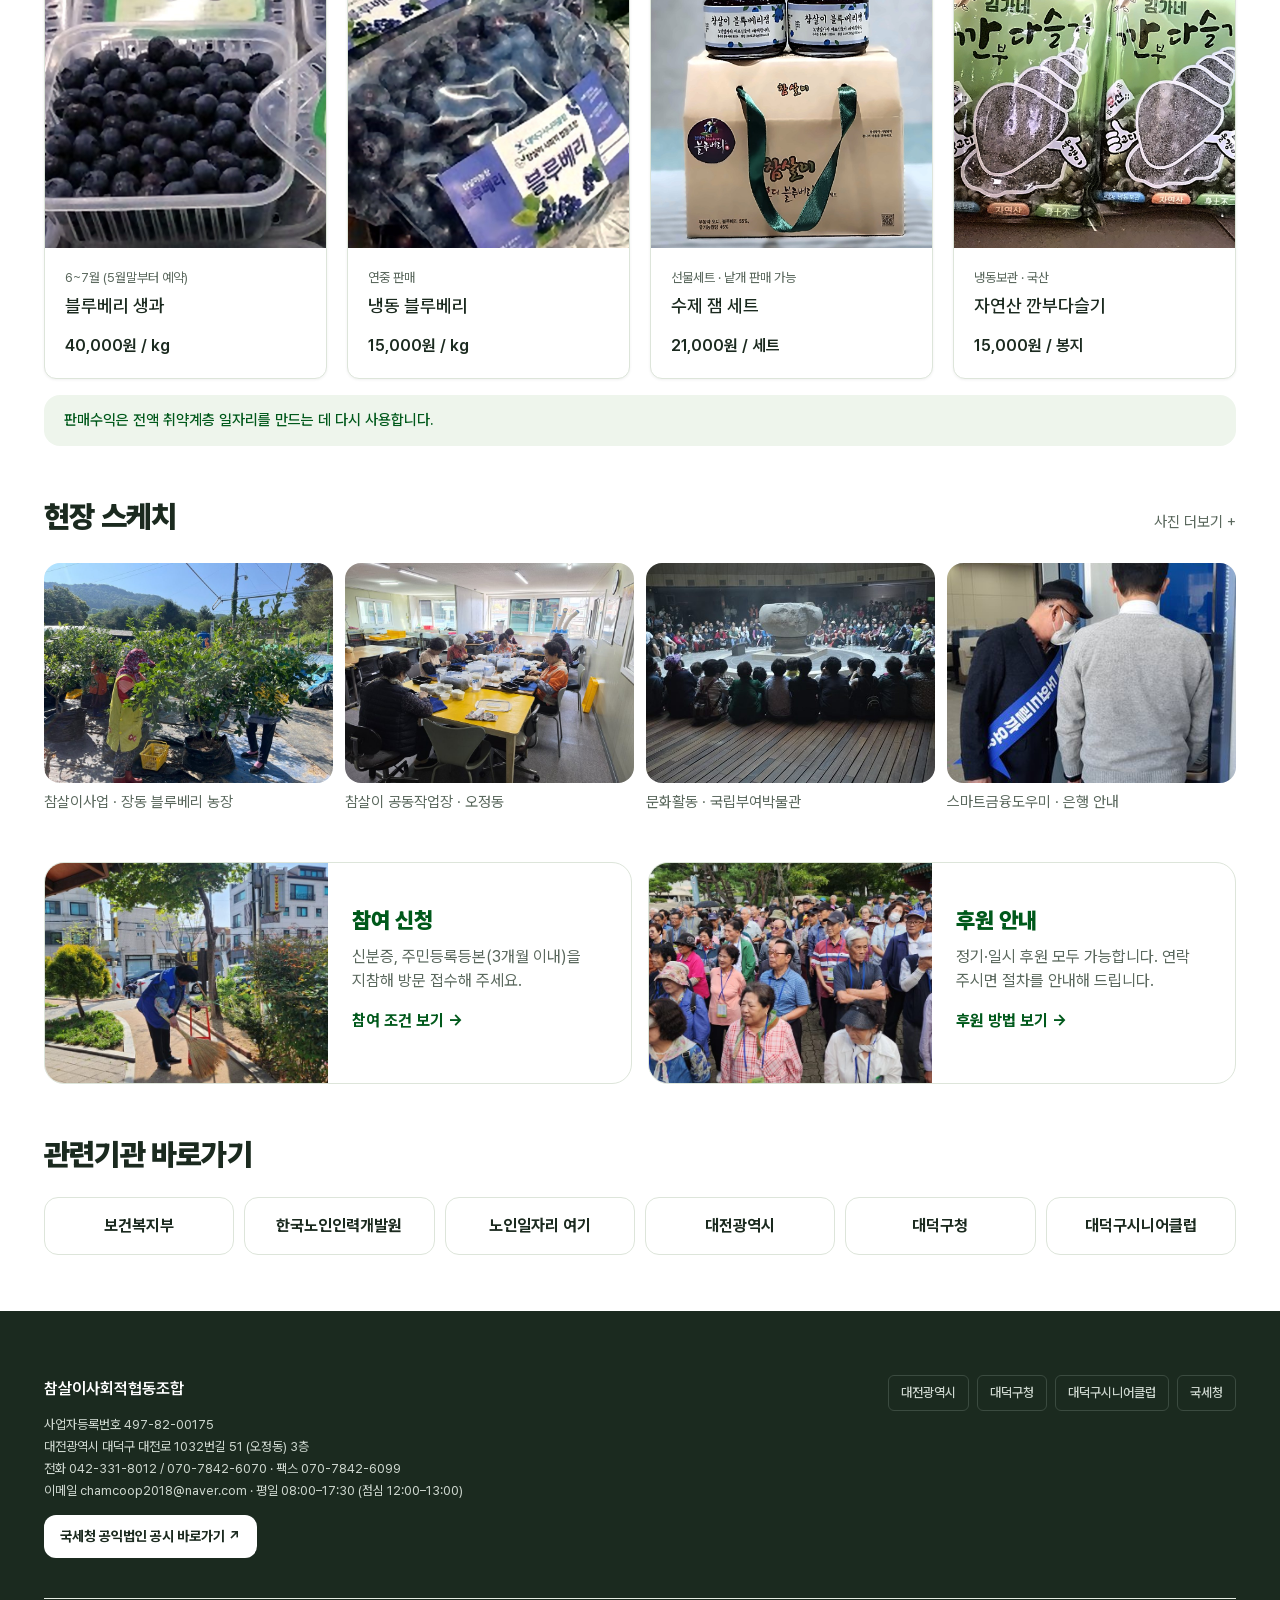
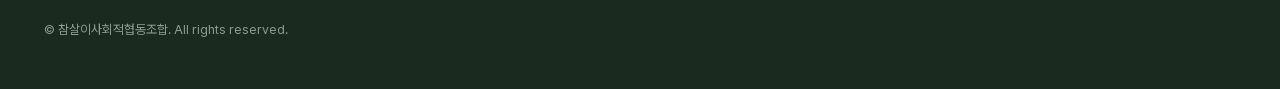
==== commit dec11fb0: "D안 디자인 적용 Co-Authored-By: Claude Opus 5.5 <noreply@anthropic.com>" ====
--- a/index.html
+++ b/index.html
@@ -24,94 +24,84 @@
 <meta name="theme-color" content="#ffffff">
 <link rel="icon" href="assets/logo.png">
 <link rel="preload" href="assets/fonts/PretendardVariable.woff2" as="font" type="font/woff2" crossorigin>
-<link rel="stylesheet" href="assets/style.css?v=6">
+<link rel="stylesheet" href="assets/style.css?v=7">
 </head>
 <body>
 <a class="skip" href="#main">본문으로 바로가기</a>
 <div id="siteHeader"></div>
 <main id="main">
-<section class="hero" id="top">
-  <div class="wrap hero-grid">
-    <div>
-      <h1 data-site="heroTitle" data-br="pc" data-em="mark">어르신의 <span class="mark">일할 자리</span>가 <br class="br-pc">지역의 건강한 내일이 됩니다</h1>
-      <p class="lead" data-site="heroLead">취업취약계층의 일자리를 만들고, 판매수익 전액을 다시 일자리에 씁니다.</p>
-      <div class="cta">
-        <a class="btn btn-primary btn-lg" href="business.html">사업 살펴보기</a>
-        <a class="btn btn-outline btn-lg" href="shop.html">생산품 보기</a>
+<section class="d-hero" id="top">
+  <img src="files/site/hero.jpg" alt="국립부여박물관 계단을 함께 오르는 참여자들" width="1920" height="1440" fetchpriority="high">
+  <div class="shade"></div>
+  <div class="in"><div class="wrap"><div class="txt">
+    <span class="chip">보건복지부 인가 사회적협동조합 · 대전 대덕구</span>
+    <h1 data-site="heroTitle">사람의 일과 지역의 가치를<br>함께 만들어갑니다.</h1>
+    <p data-site="heroLead">어르신과 취업취약계층의 지속가능한 일자리,<br>참살이사회적협동조합이 함께합니다.</p>
+    <div class="cta"><a class="btn btn-lg btn-white" href="about.html">조합소개 바로가기 →</a><a class="btn btn-lg btn-line" href="business.html#join">참여 신청 방법</a></div>
+  </div></div></div>
+  <span class="cap">문화활동 · 국립부여박물관</span>
+</section>
+
+<div class="wrap">
+  <section class="d-types" aria-label="사업 유형">
+    <a class="d-type" href="business.html"><img src="files/site/type-public.jpg" alt="재활용품을 분리하는 청결대덕 참여자들" width="900" height="507" loading="lazy"><div class="b"><h3>노인공익활동사업<span aria-hidden="true">→</span></h3><p>지역사회 공익을 위한 활동</p><span class="u">청결대덕 155명</span></div></a>
+    <a class="d-type" href="business.html"><img src="files/site/type-capacity.jpg" alt="소화전 앞 차량에 안내문을 전하는 참여자" width="900" height="675" loading="lazy"><div class="b"><h3>노인역량활용사업<span aria-hidden="true">→</span></h3><p>경력과 역량을 살린 사회서비스</p><span class="u">돌봄·금융·소방안전 3개 사업단</span></div></a>
+    <a class="d-type" href="business.html"><img src="files/site/type-community.jpg" alt="공동작업장에서 올갱이를 손질하는 참여자들" width="900" height="675" loading="lazy"><div class="b"><h3>공동체사업단<span aria-hidden="true">→</span></h3><p>함께 만들고 판매하는 일자리</p><span class="u">블루베리 농장·공동작업장</span></div></a>
+    <a class="d-type" href="business.html"><img src="files/site/type-employ.jpg" alt="공원 길을 비질하는 참여자" width="900" height="507" loading="lazy"><div class="b"><h3>취업지원<span aria-hidden="true">→</span></h3><p>교육 후 수요처로 취업 연계</p><span class="u">미화·경비 등 수요처 연계</span></div></a>
+  </section>
+
+  <section class="d-news" aria-label="소식">
+    <div class="d-board">
+      <div class="d-tabs"><div role="tablist" id="newsTabs" aria-label="소식 분류"><button type="button" role="tab" data-k="notice" aria-selected="true">공지사항</button><button type="button" role="tab" data-k="press" aria-selected="false">보도자료</button><button type="button" role="tab" data-k="recruit" aria-selected="false">채용·모집</button></div><a class="more" href="news.html">더보기 +</a></div>
+      <div class="d-rows" id="homeNews"></div>
+    </div>
+    <div class="d-side">
+      <div class="d-call"><small>참여·후원 전화 상담</small><a href="tel:0423318012" data-site="phone">042-331-8012</a><small><span data-site="hours">평일 08:00–17:30</span> · 점심 <span data-site="lunch">12:00–13:00</span> 제외</small></div>
+      <div class="d-quick">
+        <a href="business.html#join">참여 신청<small>조건·서류 안내</small></a>
+        <a href="shop.html">생산품 주문<small>블루베리·잼·다슬기</small></a>
+        <a href="contact.html#donate">후원 안내<small>정기·일시 후원</small></a>
+        <a href="contact.html#visit">오시는 길<small>대덕구 오정동</small></a>
       </div>
     </div>
-    <div class="hero-media" aria-hidden="true">
-      <figure class="m1"><img src="files/products/blueberry_fresh.jpg" alt="" width="800" height="800" fetchpriority="high"></figure>
-      <figure><img src="files/products/jam_set.jpg" alt="" width="600" height="450"></figure>
-      <figure><img src="files/products/blueberry_bag.jpg" alt="" width="600" height="450"></figure>
+  </section>
+
+  <section class="d-sec" aria-label="생산품">
+    <div class="d-head"><h2>일자리로 만든 생산품</h2><a href="shop.html">전체 보기 +</a></div>
+    <div class="prod-grid" id="homeProds"></div>
+    <p class="d-note">판매수익은 전액 취약계층 일자리를 만드는 데 다시 사용합니다.</p>
+  </section>
+
+  <section class="d-sec" aria-label="현장 스케치">
+    <div class="d-head"><h2>현장 스케치</h2><a href="news.html#photos">사진 더보기 +</a></div>
+    <div class="d-gallery">
+      <figure><img src="files/site/gallery-farm.jpg" alt="블루베리를 수확하는 참여자들" width="900" height="676" loading="lazy"><figcaption>참살이사업 · 장동 블루베리 농장</figcaption></figure>
+      <figure><img src="files/site/type-community.jpg" alt="공동작업장에서 올갱이를 손질하는 참여자들" width="900" height="675" loading="lazy"><figcaption>참살이 공동작업장 · 오정동</figcaption></figure>
+      <figure><img src="files/site/gallery-museum.jpg" alt="박물관 전시실에 둘러앉아 해설을 듣는 참여자들" width="900" height="416" loading="lazy"><figcaption>문화활동 · 국립부여박물관</figcaption></figure>
+      <figure><img src="files/site/gallery-bank.jpg" alt="ATM 이용을 돕는 참여자" width="392" height="631" loading="lazy"><figcaption>스마트금융도우미 · 은행 안내</figcaption></figure>
     </div>
-  </div>
-</section>
+  </section>
 
-<section class="facts" aria-label="참살이 한눈에 보기">
-  <div class="wrap facts-grid">
-    <div class="fact"><b>2017</b><span>설립총회</span></div>
-    <div class="fact"><b>2018</b><span>보건복지부 사회적협동조합 인가</span></div>
-    <div class="fact"><b id="statBiz">4개+</b><span>운영 중인 일자리 사업단</span></div>
-    <div class="fact"><b>100%</b><span>판매수익 일자리 재투자</span></div>
-  </div>
-</section>
+  <section class="d-sec d-join" aria-label="참여와 후원">
+    <div class="d-card"><img src="files/site/type-employ.jpg" alt="" width="900" height="507" loading="lazy"><div class="b"><h3>참여 신청</h3><p>신분증, 주민등록등본(3개월 이내)을 지참해 방문 접수해 주세요.</p><a class="go" href="business.html#join">참여 조건 보기 →</a></div></div>
+    <div class="d-card"><img src="files/site/join-culture.jpg" alt="" width="900" height="507" loading="lazy"><div class="b"><h3>후원 안내</h3><p data-site="donateLead">정기·일시 후원 모두 가능합니다. 연락 주시면 절차를 안내해 드립니다.</p><a class="go" href="contact.html#donate">후원 방법 보기 →</a></div></div>
+  </section>
 
-<section class="block">
-  <div class="wrap">
-    <div class="sec-top">
-      <h2 class="h2">어르신이 일하는 네 가지 방법</h2>
-      <a class="more-link" href="business.html">사업 전체 보기 →</a>
+  <section class="d-sec" aria-label="관련기관 바로가기">
+    <div class="d-head"><h2>관련기관 바로가기</h2></div>
+    <div class="d-links">
+      <a href="https://www.mohw.go.kr" target="_blank" rel="noopener">보건복지부</a>
+      <a href="https://www.kordi.or.kr" target="_blank" rel="noopener">한국노인인력개발원</a>
+      <a href="https://www.seniorro.or.kr" target="_blank" rel="noopener">노인일자리 여기</a>
+      <a href="https://www.daejeon.go.kr" target="_blank" rel="noopener">대전광역시</a>
+      <a href="https://www.daedeok.go.kr" target="_blank" rel="noopener">대덕구청</a>
+      <a href="http://www.ddsc.or.kr" target="_blank" rel="noopener">대덕구시니어클럽</a>
     </div>
-    <div class="cells" id="homeUnits"></div>
-  </div>
-</section>
-
-<section class="block soft">
-  <div class="wrap split">
-    <div>
-      <h2 class="h2">참여는 이렇게 시작합니다</h2>
-      <p class="sec-lead" data-site="joinLead">사업별 참여조건과 제외대상은 사업 페이지에서 확인하실 수 있습니다.</p>
-      <p class="call">전화 문의<b data-site="phone">042-331-8012</b></p>
-      <div class="sec-foot"><a class="btn btn-primary" href="business.html#join">참여조건 확인</a></div>
-    </div>
-    <div class="steps"><div class="step"><span class="n">1</span><div><h3>신청·면접</h3><p>신분증, 주민등록등본(3개월 이내)을 지참해 방문하시면 접수가 이루어지고, 사업에 따라 면접도 함께 진행됩니다.</p></div></div><div class="step"><span class="n">2</span><div><h3>선발</h3><p>보건복지부 지침의 선발기준표(소득, 참여경력, 활동역량 등)에 따라 점수가 높은 순으로 선발합니다.</p></div></div><div class="step"><span class="n">3</span><div><h3>조 배치</h3><p>선발된 분을 사업단과 활동 조에 배치합니다.</p></div></div><div class="step"><span class="n">4</span><div><h3>교육</h3><p>활동 전에 사업 수행에 필요한 교육을 받습니다.</p></div></div><div class="step"><span class="n">5</span><div><h3>활동 시작</h3><p>배치된 사업단에서 활동을 시작합니다.</p></div></div></div>
-  </div>
-</section>
-
-<section class="block">
-  <div class="wrap">
-    <div class="sec-top">
-      <h2 class="h2">일자리가 만든 좋은 먹거리</h2>
-      <a class="more-link" href="shop.html">생산품 전체 보기 →</a>
-    </div>
-    <div class="prod-grid" id="homeProds"></div>
-  </div>
-</section>
-
-<section class="block soft">
-  <div class="wrap">
-    <div class="sec-top">
-      <h2 class="h2">참살이 소식</h2>
-      <a class="more-link" href="news.html">소식 전체 보기 →</a>
-    </div>
-    <div class="rows" id="homeNotices"></div>
-  </div>
-</section>
-
-<section class="donate">
-  <div class="wrap donate-grid">
-    <div>
-      <h2 class="h2" data-site="donateTitle">작은 후원이 어르신의 일자리가 됩니다</h2>
-      <p class="sec-lead" data-site="donateLead">정기·일시 후원 모두 가능합니다. 연락 주시면 절차를 안내해 드립니다.</p>
-      <div class="cta"><a class="btn btn-primary btn-lg" href="contact.html#donate">후원 안내 보기</a></div>
-    </div>
-    <div class="tel"><small>전화 상담 · <span data-site="hours">평일 08:00–17:30</span></small><b data-site="phone">042-331-8012</b><small>점심시간 <span data-site="lunch">12:00–13:00</span> 제외</small></div>
-  </div>
-</section>
+  </section>
+</div>
 </main>
 <div id="siteFooter"></div>
 
-<script src="assets/app.js?v=6"></script>
+<script src="assets/app.js?v=7"></script>
 </body>
 </html>
--- a/assets/style.css
+++ b/assets/style.css
@@ -305,3 +305,135 @@
 @media(max-width:600px){.br-pc{display:none}}
 
 .sr-only{position:absolute;width:1px;height:1px;padding:0;margin:-1px;overflow:hidden;clip:rect(0,0,0,0);white-space:nowrap;border:0}
+
+/* =====================================================================
+   시안 D 테마 (2026.10) — 로고 초록 + 먹색, 포털형 구성
+   위의 기본 스타일을 덮어씁니다. 색을 바꿀 때는 아래 :root 만 고치면 됩니다.
+   ===================================================================== */
+:root{
+  --primary:#00591b; --primary-deep:#004514; --on-primary:#ffffff;
+  --ink:#1b2a1f; --ink-2:#2c3a30; --mute:#5a685d; --mute-2:#7d8a80;
+  --soft:#f3f6f2; --night:#1b2a1f; --night-2:#24342a;
+  --hair:#dde5da; --hair-strong:#c6d1c3; --hair-cool:#e6ece4;
+  --green-soft:#eef5ec; --green-mid:#16743a;
+  --wrap:1240px;
+}
+:focus-visible{outline:2px solid var(--primary)}
+.btn{font-weight:600;font-size:15px;border-radius:999px;min-height:44px;padding:11px 22px}
+.btn-lg{min-height:50px;padding:14px 26px;font-size:16px}
+.btn-outline:hover{border-color:var(--primary);color:var(--primary)}
+
+/* 상단 안내줄 + 머리글 */
+.topbar{background:var(--soft);border-bottom:1px solid var(--hair-cool);font-size:13px;color:var(--mute)}
+.topbar .wrap{display:flex;justify-content:flex-end;gap:20px;min-height:34px;align-items:center}
+.topbar a{text-decoration:none;color:inherit;padding:6px 0}.topbar a:hover{color:var(--primary)}
+.site-header{background:rgba(255,255,255,.96)}
+.nav{height:76px}
+.brand img{width:46px;height:46px}
+.brand .bt{display:flex;flex-direction:column;line-height:1.2}
+.brand b{font-size:21px;font-weight:800;color:var(--primary);letter-spacing:-.6px}
+.brand small{font-size:12px;color:var(--mute);font-weight:500}
+.menu{gap:8px}
+.menu a{font-size:17px;font-weight:700;color:var(--ink);padding:10px 16px}
+.menu a:hover{background:var(--green-soft);color:var(--primary)}
+.menu a[aria-current="page"]{color:var(--primary);background:var(--green-soft)}
+
+/* 홈: 메인 사진 */
+.d-hero{position:relative;background:#1b2a1f;overflow:hidden}
+.d-hero>img{width:100%;height:clamp(440px,46vw,640px);object-fit:cover;object-position:center 60%}
+.d-hero .shade{position:absolute;inset:0;background:linear-gradient(90deg,rgba(8,22,13,.5) 0%,rgba(8,22,13,.22) 40%,rgba(8,22,13,0) 65%)}
+.d-hero .in{position:absolute;inset:0;display:flex;align-items:flex-end}
+.d-hero .in .wrap{width:100%;padding-bottom:48px}
+.d-hero .txt{max-width:640px;color:#fff;text-shadow:0 2px 14px rgba(0,0,0,.45);display:flex;flex-direction:column;gap:16px;align-items:flex-start}
+.d-hero .chip{border:1px solid rgba(255,255,255,.65);border-radius:999px;padding:5px 14px;font-size:14px;font-weight:600}
+.d-hero h1{font-size:clamp(30px,4vw,52px);font-weight:850;line-height:1.25;letter-spacing:-1.6px}
+.d-hero p{font-size:18px;color:#eef4ee}
+.d-hero .cta{display:flex;flex-wrap:wrap;gap:10px;margin-top:4px;text-shadow:none}
+.d-hero .btn-white{background:#fff;color:var(--primary)}
+.d-hero .btn-line{border:2px solid #fff;color:#fff;background:transparent}
+.d-hero .cap{position:absolute;right:16px;top:16px;background:rgba(27,42,31,.8);color:#fff;border-radius:999px;padding:6px 14px;font-size:13px}
+
+/* 홈: 사업유형 4칸 */
+.d-types{display:grid;grid-template-columns:repeat(auto-fit,minmax(250px,1fr));gap:16px;padding-top:32px}
+.d-type{border:1px solid var(--hair);border-radius:20px;overflow:hidden;background:#fff;text-decoration:none;display:flex;flex-direction:column;transition:border-color .15s,transform .15s}
+.d-type:hover{border-color:var(--primary);transform:translateY(-2px)}
+.d-type img{width:100%;height:180px;object-fit:cover}
+.d-type .b{padding:18px 20px 20px;display:flex;flex-direction:column;gap:6px}
+.d-type h3{font-size:20px;font-weight:850;color:var(--primary);display:flex;justify-content:space-between;letter-spacing:-.5px}
+.d-type p{font-size:15px;color:var(--mute)}
+.d-type .u{font-size:14px;font-weight:700;color:var(--green-mid)}
+
+/* 홈: 소식 탭 + 상담 */
+.d-news{display:flex;flex-wrap:wrap;gap:16px;padding-top:32px}
+.d-board{flex:999 1 560px;min-width:0;border:1px solid var(--hair);border-radius:20px;padding:8px 24px 16px}
+.d-tabs{display:flex;flex-wrap:wrap;align-items:center;justify-content:space-between;border-bottom:2px solid var(--primary)}
+.d-tabs [role=tablist]{display:flex;gap:4px}
+.d-tabs button{border:0;background:transparent;color:var(--mute);border-radius:12px 12px 0 0;padding:12px 18px;font:700 17px var(--font);cursor:pointer}
+.d-tabs button[aria-selected="true"]{background:var(--primary);color:#fff}
+.d-tabs .more{font-size:15px;color:var(--mute);text-decoration:none;padding:10px 0}
+.d-rows .row{display:flex;flex-wrap:wrap;gap:4px 16px;align-items:center;padding:14px 0;border-bottom:1px solid var(--hair-cool);text-decoration:none}
+.d-rows .tag{background:var(--green-soft);color:var(--primary);border-radius:6px;padding:2px 10px;font-size:13px;font-weight:700}
+.d-rows .nt{flex:1 1 260px;min-width:0;font-size:17px;font-weight:500}
+.d-rows .row:hover .nt{color:var(--primary)}
+.d-rows .nd{font-size:15px;color:var(--mute-2)}
+.d-side{flex:1 1 300px;min-width:0;display:flex;flex-direction:column;gap:16px}
+.d-call{background:var(--primary);color:#fff;border-radius:20px;padding:24px;display:flex;flex-direction:column;gap:4px}
+.d-call small{font-size:15px;color:#dcebdc}
+.d-call a{color:#fff;font-size:32px;font-weight:900;letter-spacing:-.5px;text-decoration:none}
+.d-quick{display:grid;grid-template-columns:repeat(2,minmax(0,1fr));gap:10px}
+.d-quick a{border:1px solid var(--hair);border-radius:16px;padding:16px;font-size:16px;font-weight:700;text-decoration:none;display:flex;flex-direction:column;gap:2px}
+.d-quick a:hover{border-color:var(--primary);color:var(--primary)}
+.d-quick small{font-size:13px;font-weight:400;color:var(--mute)}
+
+/* 홈: 공통 섹션 머리 */
+.d-sec{padding-top:48px}
+.d-head{display:flex;flex-wrap:wrap;align-items:baseline;justify-content:space-between;gap:8px;margin-bottom:20px}
+.d-head h2{font-size:clamp(24px,2.6vw,30px);font-weight:900;letter-spacing:-.8px}
+.d-head a{font-size:15px;color:var(--mute);text-decoration:none;padding:10px 0}
+.d-note{margin-top:16px;background:var(--green-soft);border-radius:16px;padding:14px 20px;font-size:15px;color:var(--primary);font-weight:500}
+#homeProds{grid-template-columns:repeat(auto-fit,minmax(220px,1fr))}
+
+/* 홈: 현장 스케치 */
+.d-gallery{display:grid;grid-template-columns:repeat(auto-fit,minmax(260px,1fr));gap:12px}
+.d-gallery figure{margin:0;display:flex;flex-direction:column;gap:8px}
+.d-gallery img{width:100%;height:220px;object-fit:cover;border-radius:16px}
+.d-gallery figcaption{font-size:15px;color:var(--mute)}
+
+/* 홈: 참여·후원 */
+.d-join{display:grid;grid-template-columns:repeat(auto-fit,minmax(320px,1fr));gap:16px}
+.d-card{border:1px solid var(--hair);border-radius:20px;overflow:hidden;display:flex;flex-wrap:wrap}
+.d-card img{flex:1 1 200px;min-width:0;height:220px;object-fit:cover}
+.d-card .b{flex:1 1 220px;min-width:0;padding:24px;display:flex;flex-direction:column;gap:8px;justify-content:center;align-items:flex-start}
+.d-card h3{font-size:22px;font-weight:900;color:var(--primary)}
+.d-card p{font-size:16px;color:var(--mute)}
+.d-card a.go{font-size:16px;font-weight:700;color:var(--primary);text-decoration:none;padding:8px 0}
+
+/* 관련기관 + 바닥글 */
+.d-links{display:grid;grid-template-columns:repeat(auto-fit,minmax(170px,1fr));gap:10px;padding-bottom:56px}
+.d-links a{border:1px solid var(--hair);border-radius:14px;padding:16px;text-align:center;font-size:16px;font-weight:700;text-decoration:none}
+.d-links a:hover{border-color:var(--primary);color:var(--primary)}
+footer{background:var(--night);color:#cfd8d0;border-top:0}
+footer b{color:#fff}
+footer address{color:#cfd8d0}
+footer .links a{color:#cfd8d0;border-color:#3b4b40}
+footer .links a:hover{color:#fff}
+footer .copy{color:#8d9a90}
+footer .nts{display:inline-block;margin-top:12px;background:#fff;color:var(--night);border-radius:12px;padding:10px 16px;font-size:14px;font-weight:700;text-decoration:none}
+
+/* 하위 페이지 머리 */
+.page-head{background:var(--soft);border-bottom:1px solid var(--hair-cool)}
+.page-head h1{color:var(--primary);letter-spacing:-1px}
+section.block.soft{background:var(--soft)}
+.tag.live{background:var(--primary);color:#fff}
+.add{border-radius:999px}
+.add.on{background:var(--primary);color:#fff;border-color:var(--primary)}
+
+@media (max-width:720px){
+  .topbar .wrap{justify-content:center}
+  .nav{height:64px}.brand img{width:38px;height:38px}.brand b{font-size:18px}.brand small{display:none}
+  .d-hero .in .wrap{padding-bottom:28px}
+  .d-hero p br{display:none}
+}
+@media (max-width:720px){
+  .d-hero .shade{background:linear-gradient(0deg,rgba(8,22,13,.62) 0%,rgba(8,22,13,.3) 55%,rgba(8,22,13,.05) 100%)}
+}
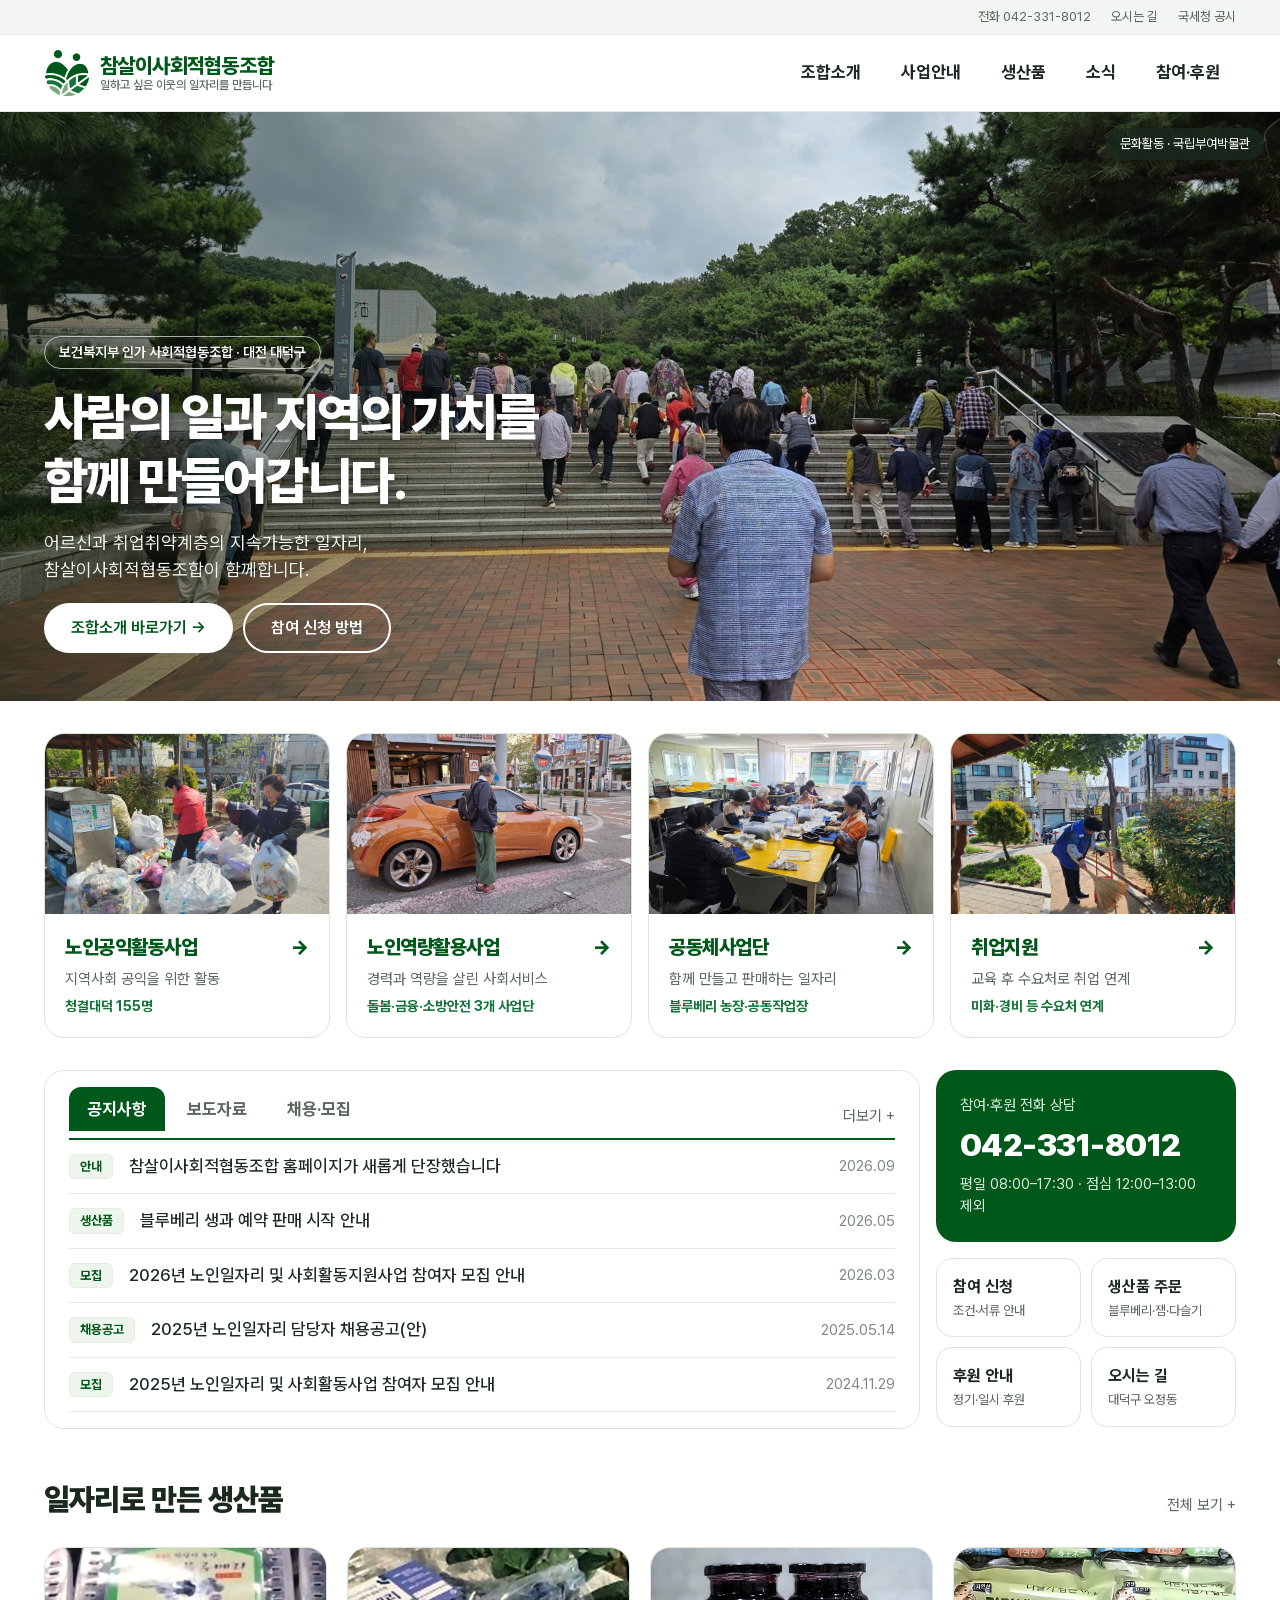
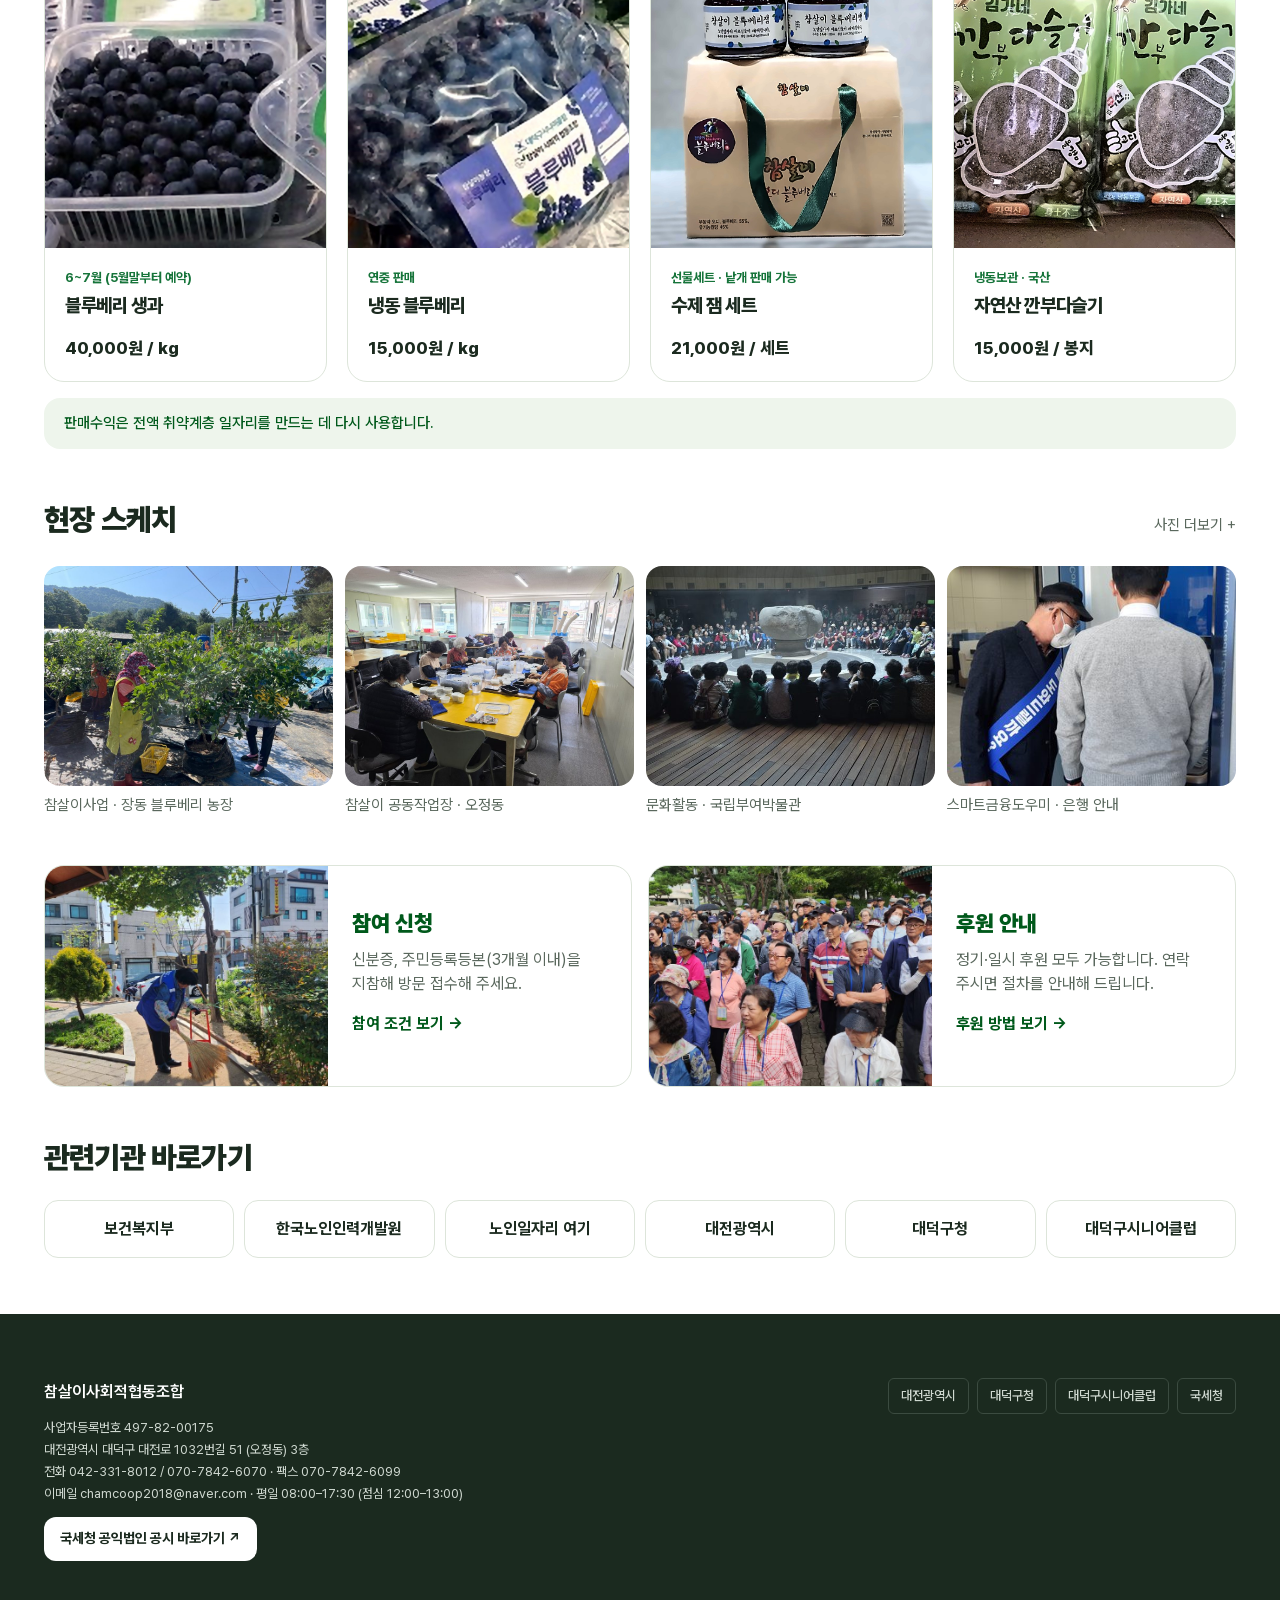
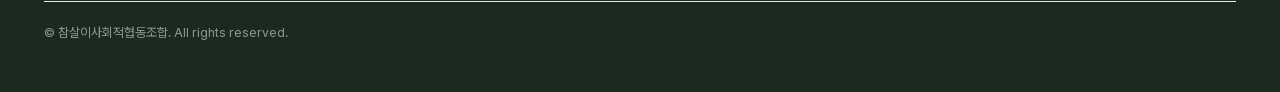
==== commit c2f03817: "하위 페이지 D안 적용, 2026 사업단·활동사진 등록 Co-Authored-By: Claude Opus 5.5 <noreply@anthropic.com>" ====
--- a/index.html
+++ b/index.html
@@ -24,7 +24,7 @@
 <meta name="theme-color" content="#ffffff">
 <link rel="icon" href="assets/logo.png">
 <link rel="preload" href="assets/fonts/PretendardVariable.woff2" as="font" type="font/woff2" crossorigin>
-<link rel="stylesheet" href="assets/style.css?v=7">
+<link rel="stylesheet" href="assets/style.css?v=8">
 </head>
 <body>
 <a class="skip" href="#main">본문으로 바로가기</a>
@@ -102,6 +102,6 @@
 </main>
 <div id="siteFooter"></div>
 
-<script src="assets/app.js?v=7"></script>
+<script src="assets/app.js?v=8"></script>
 </body>
 </html>
--- a/assets/style.css
+++ b/assets/style.css
@@ -437,3 +437,93 @@
 @media (max-width:720px){
   .d-hero .shade{background:linear-gradient(0deg,rgba(8,22,13,.62) 0%,rgba(8,22,13,.3) 55%,rgba(8,22,13,.05) 100%)}
 }
+
+/* ---------- 시안 D: 하위 페이지 ---------- */
+/* 사진 머리 */
+.page-head.ph{position:relative;padding:0;border:0;background:#1b2a1f center/cover no-repeat;min-height:300px;display:flex;align-items:flex-end;overflow:hidden}
+.page-head.ph::before{content:"";position:absolute;inset:0;background:linear-gradient(90deg,rgba(8,22,13,.62) 0%,rgba(8,22,13,.32) 50%,rgba(8,22,13,.08) 100%)}
+.page-head.ph .wrap{position:relative;width:100%;padding-top:72px;padding-bottom:40px}
+.page-head.ph h1{color:#fff;font-weight:850;text-shadow:0 2px 14px rgba(0,0,0,.4)}
+.page-head.ph p{color:#eef4ee;text-shadow:0 1px 10px rgba(0,0,0,.4)}
+.page-head.ph .btn-outline{background:rgba(255,255,255,.12);color:#fff;border-color:rgba(255,255,255,.6)}
+.page-head.ph .btn-outline:hover{background:#fff;color:var(--primary)}
+.page-head.ph-biz{background-image:url("../files/site/type-public.jpg")}
+.page-head.ph-shop{background-image:url("../files/site/gallery-farm.jpg")}
+.page-head.ph-news{background-image:url("../files/site/gallery-museum.jpg")}
+.page-head.ph-about{background-image:url("../files/site/hero.jpg");background-position:center 60%}
+.page-head.ph-contact{background-image:url("../files/site/join-culture.jpg");background-position:center 30%}
+
+/* 공통 제목·섹션 */
+section.block{padding:72px 0}
+.h2,.news-block h2{font-weight:850;letter-spacing:-.8px}
+.h2{color:var(--ink)}
+.sec-lead{color:var(--mute)}
+
+/* 사업안내 */
+.biz-main{border:0;padding:0;background:transparent}
+.biz-title{font-size:clamp(26px,3vw,34px);font-weight:900;letter-spacing:-1px}
+.biz-desc{font-size:17px}
+.unit2{margin-top:48px}
+.unit2 .uh{display:flex;flex-wrap:wrap;align-items:baseline;gap:6px 14px;padding-bottom:14px;border-bottom:2px solid var(--primary);margin-bottom:20px}
+.unit2 .no{font-size:15px;font-weight:800;color:var(--green-mid)}
+.unit2 h3{font-size:22px;font-weight:850;letter-spacing:-.6px}
+.unit2 .meta{margin-left:auto;font-size:15px;color:var(--mute)}
+.pgrid{display:grid;grid-template-columns:repeat(auto-fill,minmax(300px,1fr));gap:16px}
+.pcard{border:1px solid var(--hair);border-radius:20px;overflow:hidden;background:#fff;display:flex;flex-direction:column}
+.pcard img,.pcard .noimg{width:100%;height:200px;object-fit:cover;background:var(--soft)}
+.pcard .noimg{display:flex;align-items:center;justify-content:center;color:var(--mute-2);font-size:14px}
+.pcard .pb{padding:18px 20px 20px}
+.pcard .pt{display:flex;justify-content:space-between;align-items:center;gap:10px;margin-bottom:10px}
+.pcard h4{font-size:20px;font-weight:850;color:var(--primary);letter-spacing:-.5px}
+.pcard .slots{background:var(--primary);color:#fff;border-radius:999px;padding:3px 12px;font-size:14px;font-weight:700;white-space:nowrap}
+.pcard dl{margin:0;display:flex;flex-direction:column;gap:6px;font-size:15px}
+.pcard dl div{display:grid;grid-template-columns:64px 1fr;gap:10px}
+.pcard dt{color:var(--mute-2)}
+.pcard dd{margin:0;color:var(--ink-2)}
+.unit2 .none{background:var(--green-soft);border-radius:16px;padding:18px 22px;font-size:16px;color:var(--primary);font-weight:500}
+.steps{border-top:2px solid var(--primary);background:#fff;border-radius:0 0 20px 20px;padding:0 24px}
+.step .n{width:36px;height:36px;border-radius:50%;background:var(--primary);color:#fff;display:flex;align-items:center;justify-content:center;font-size:16px;font-weight:800}
+.acc{border-top:2px solid var(--primary)}
+.acc summary{font-size:20px;font-weight:800}
+.acc summary:hover{color:var(--primary)}
+.acc details[open] summary{color:var(--primary)}
+
+/* 생산품 */
+.prod{border-radius:20px;box-shadow:none;border-color:var(--hair)}
+.prod img{aspect-ratio:1/1}
+.prod small{color:var(--green-mid);font-weight:700}
+.prod h3{font-size:19px;font-weight:800;letter-spacing:-.4px}
+.prod .price b{font-size:17px;font-weight:800}
+.order-bar b{color:#a9d3a8}
+
+/* 소식 */
+.notice,.press{border-top:2px solid var(--primary)}
+.notice summary .tag,.d-rows .tag{background:var(--green-soft);color:var(--primary)}
+.notice summary{padding:18px 4px}
+.notice .nt{font-size:17px;font-weight:600}
+.notice summary:hover .nt{text-decoration:none;color:var(--primary)}
+.nbody{background:var(--soft);border-radius:14px;padding:18px 20px;margin:0 0 18px}
+.press-card{padding:20px 0}
+.press-card img{border-radius:12px}
+.press-card h3{font-weight:800}
+
+/* 조합소개·오시는길 */
+.dl{border-top:2px solid var(--primary)}
+.dl dt{color:var(--mute);font-weight:600}
+.tl-cell .y{font-weight:900;color:var(--primary)}
+.org-node{border-radius:12px;font-weight:700}
+.org-node.lead{background:var(--primary);border-color:var(--primary)}
+.c-card{border-radius:20px}
+.c-card h3{font-weight:850;color:var(--primary)}
+.donate{background:var(--primary)}
+.donate .sec-lead{color:#dcebdc}
+.donate .tel{border-top-color:rgba(255,255,255,.3)}
+.donate .tel small{color:#dcebdc}
+.donate .tel b{font-weight:900}
+.donate .btn-primary{background:#fff;color:var(--primary)}
+.donate .btn-outline{border-color:rgba(255,255,255,.6)}
+@media (max-width:720px){
+  .page-head.ph{min-height:220px}.page-head.ph .wrap{padding-top:48px;padding-bottom:28px}
+  .unit2 .meta{margin-left:0;width:100%}
+  .steps{padding:0 16px}
+}
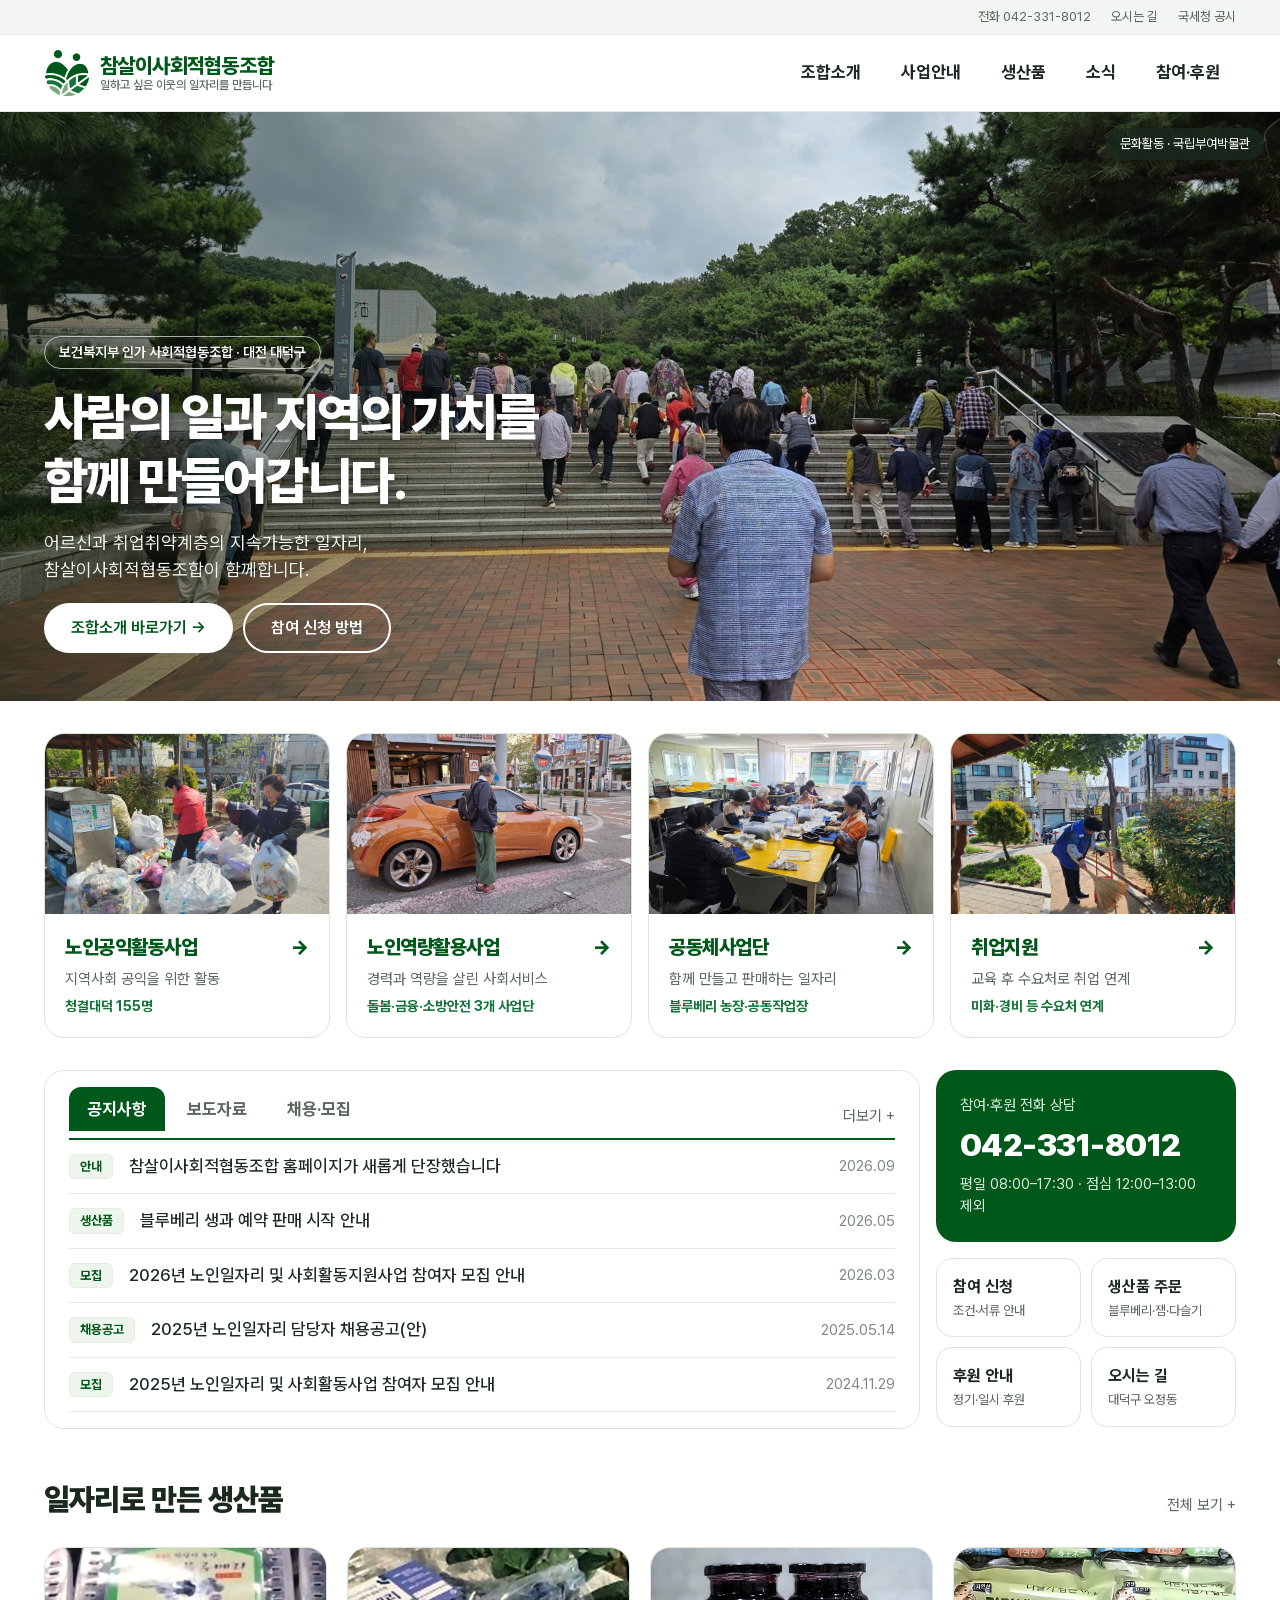
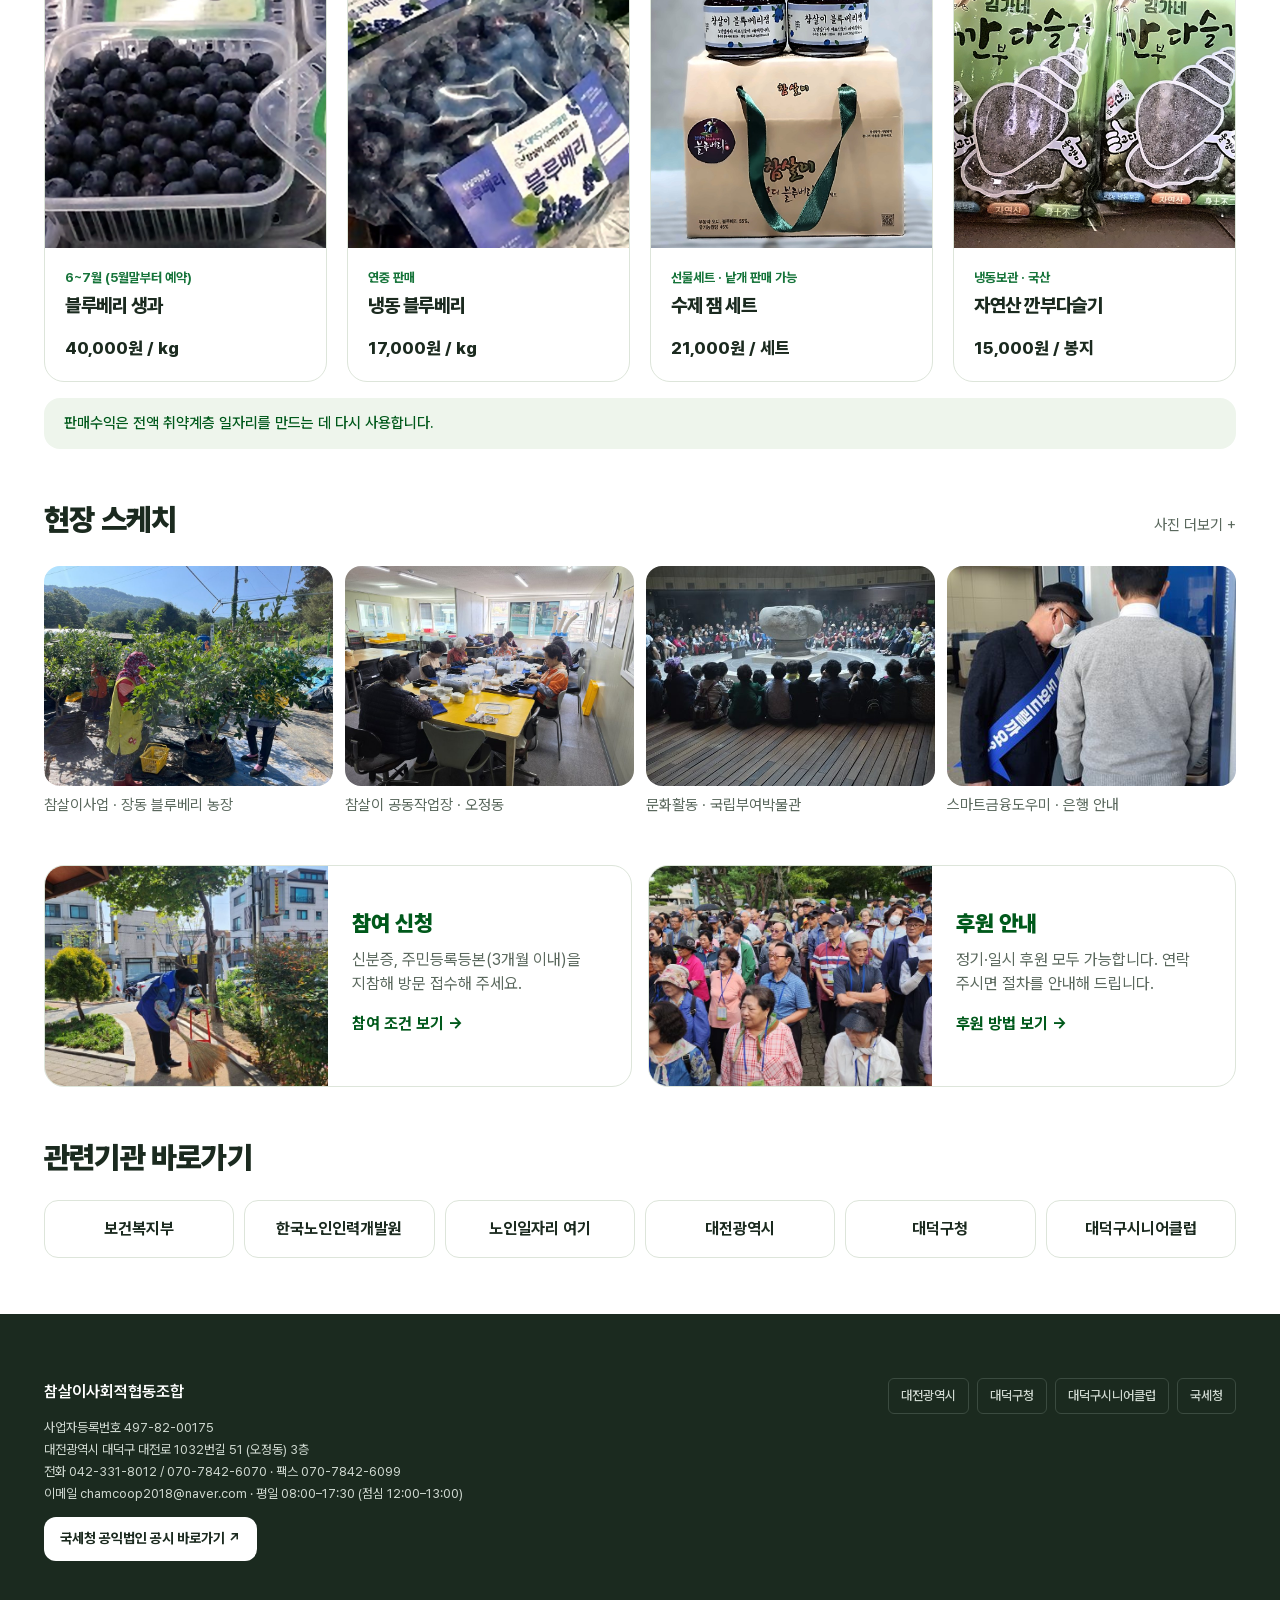
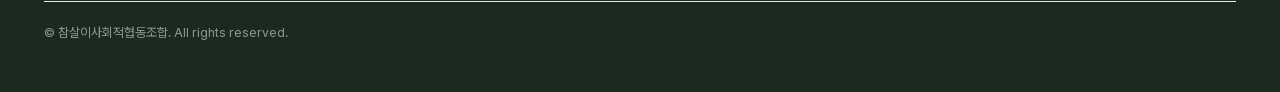
==== commit 52344f37: "네이버 서치어드바이저 소유확인 태그 추가 Co-Authored-By: Claude Opus 5.5 <noreply@anthropic.com>" ====
--- a/index.html
+++ b/index.html
@@ -3,23 +3,24 @@
 <head>
 <meta charset="UTF-8">
 <meta name="viewport" content="width=device-width, initial-scale=1">
+<meta name="naver-site-verification" content="a435d5d78cb5b57c63f7f20d6140076a7e776fac" />
 <title>참살이사회적협동조합</title>
-<meta name="description" content="대전 대덕구 사회적협동조합. 어르신 등 취업취약계층의 일자리를 만들고, 판매수익 전액을 다시 일자리에 사용합니다.">
+<meta name="description" content="어르신과 취업취약계층의 지속가능한 일자리, 대전 대덕구 참살이사회적협동조합이 함께합니다.">
 <link rel="canonical" href="https://chamcoop.kr/">
 <meta property="og:type" content="website">
 <meta property="og:site_name" content="참살이사회적협동조합">
 <meta property="og:locale" content="ko_KR">
 <meta property="og:title" content="참살이사회적협동조합">
-<meta property="og:description" content="대전 대덕구 사회적협동조합. 어르신 등 취업취약계층의 일자리를 만들고, 판매수익 전액을 다시 일자리에 사용합니다.">
+<meta property="og:description" content="어르신과 취업취약계층의 지속가능한 일자리, 대전 대덕구 참살이사회적협동조합이 함께합니다.">
 <meta property="og:url" content="https://chamcoop.kr/">
-<meta property="og:image" content="https://chamcoop.kr/assets/og-image.jpg">
+<meta property="og:image" content="https://chamcoop.kr/assets/og-share.jpg">
 <meta property="og:image:width" content="1200">
 <meta property="og:image:height" content="630">
 <meta name="twitter:card" content="summary_large_image">
 <meta name="twitter:title" content="참살이사회적협동조합">
-<meta name="twitter:description" content="대전 대덕구 사회적협동조합. 어르신 등 취업취약계층의 일자리를 만들고, 판매수익 전액을 다시 일자리에 사용합니다.">
-<meta name="twitter:image" content="https://chamcoop.kr/assets/og-image.jpg">
-<script type="application/ld+json">{"@context": "https://schema.org", "@type": "Organization", "name": "참살이사회적협동조합", "url": "https://chamcoop.kr/", "logo": "https://chamcoop.kr/assets/logo.png", "description": "대전 대덕구 사회적협동조합. 어르신 등 취업취약계층의 일자리를 만들고, 판매수익 전액을 다시 일자리에 사용합니다.", "telephone": "+82-42-331-8012", "email": "chamcoop2018@naver.com", "address": {"@type": "PostalAddress", "addressCountry": "KR", "addressRegion": "대전광역시", "addressLocality": "대덕구", "streetAddress": "대전로 1032번길 51 (오정동) 3층"}}</script>
+<meta name="twitter:description" content="어르신과 취업취약계층의 지속가능한 일자리, 대전 대덕구 참살이사회적협동조합이 함께합니다.">
+<meta name="twitter:image" content="https://chamcoop.kr/assets/og-share.jpg">
+<script type="application/ld+json">{"@context": "https://schema.org", "@type": "Organization", "name": "참살이사회적협동조합", "url": "https://chamcoop.kr/", "logo": "https://chamcoop.kr/assets/logo.png", "description": "어르신과 취업취약계층의 지속가능한 일자리, 대전 대덕구 참살이사회적협동조합이 함께합니다.", "telephone": "+82-42-331-8012", "email": "chamcoop2018@naver.com", "address": {"@type": "PostalAddress", "addressCountry": "KR", "addressRegion": "대전광역시", "addressLocality": "대덕구", "streetAddress": "대전로 1032번길 51 (오정동) 3층"}}</script>
 <meta name="color-scheme" content="light">
 <meta name="theme-color" content="#ffffff">
 <link rel="icon" href="assets/logo.png">
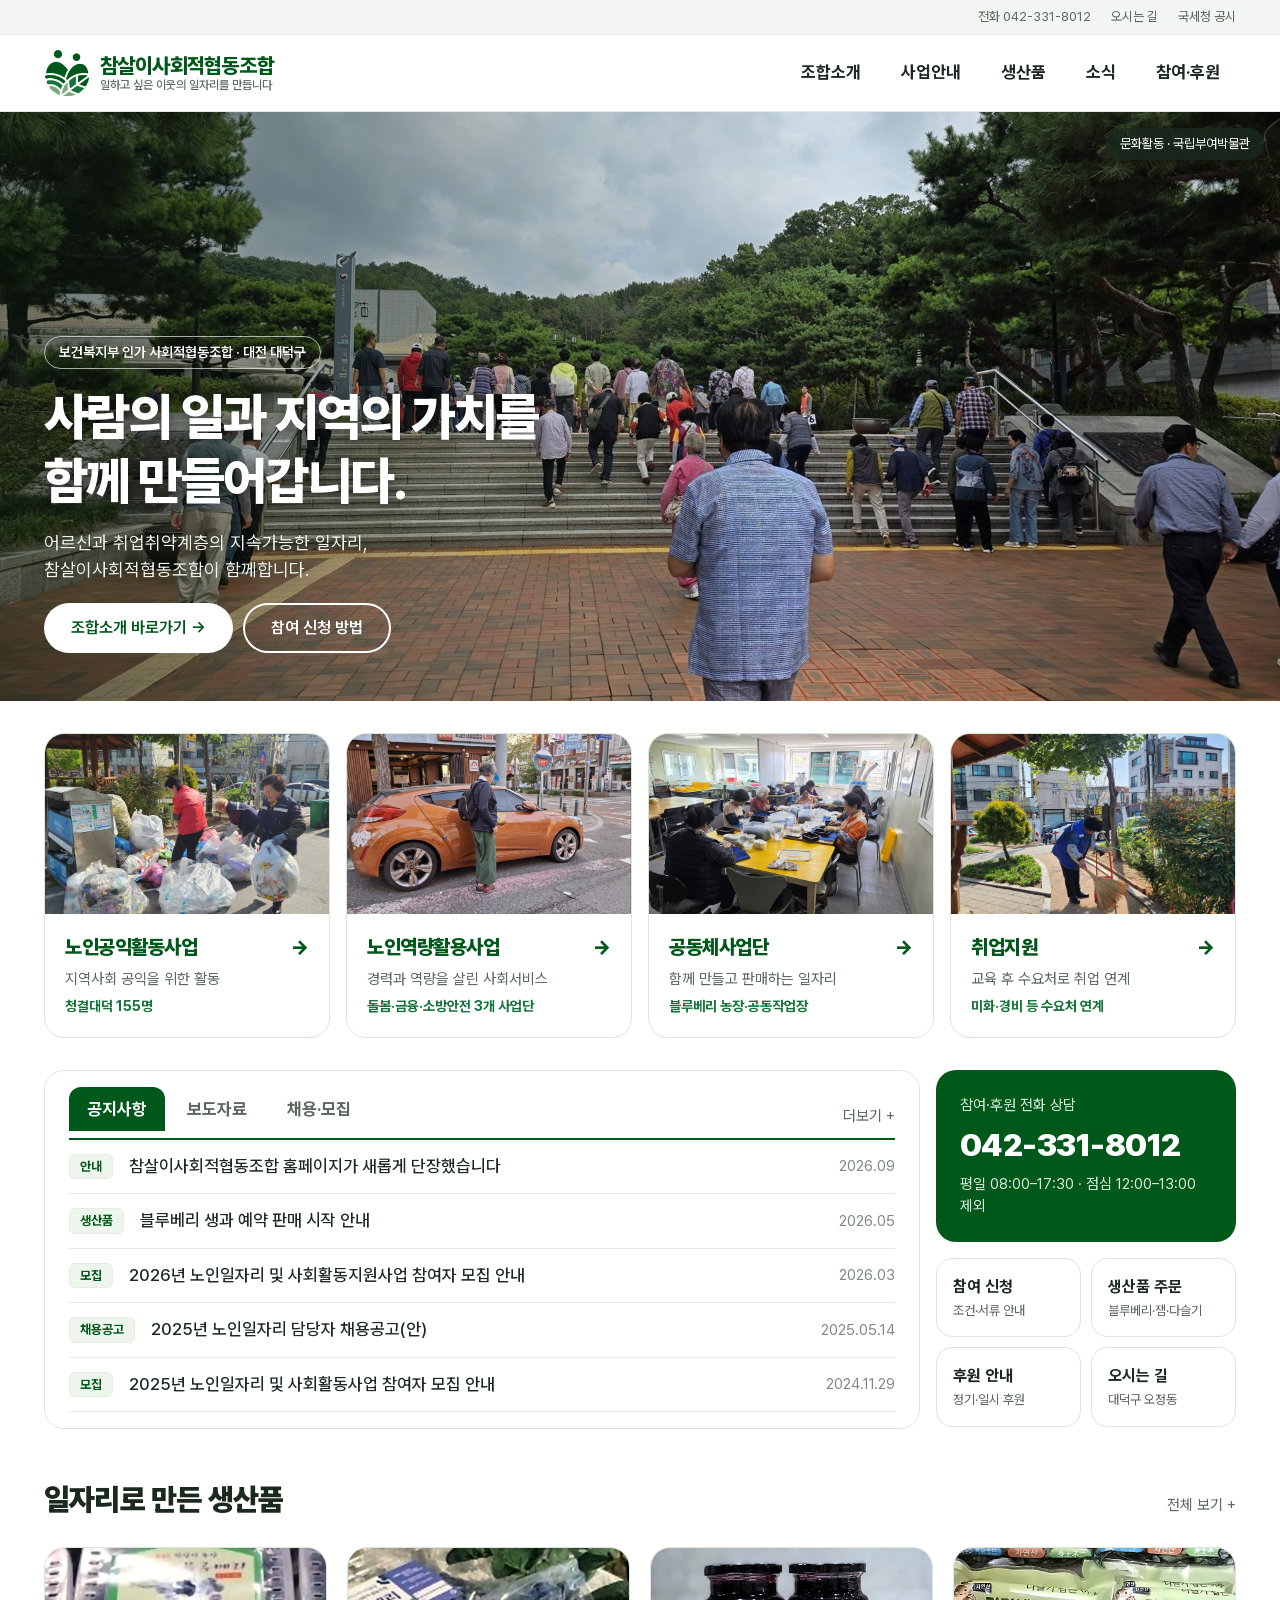
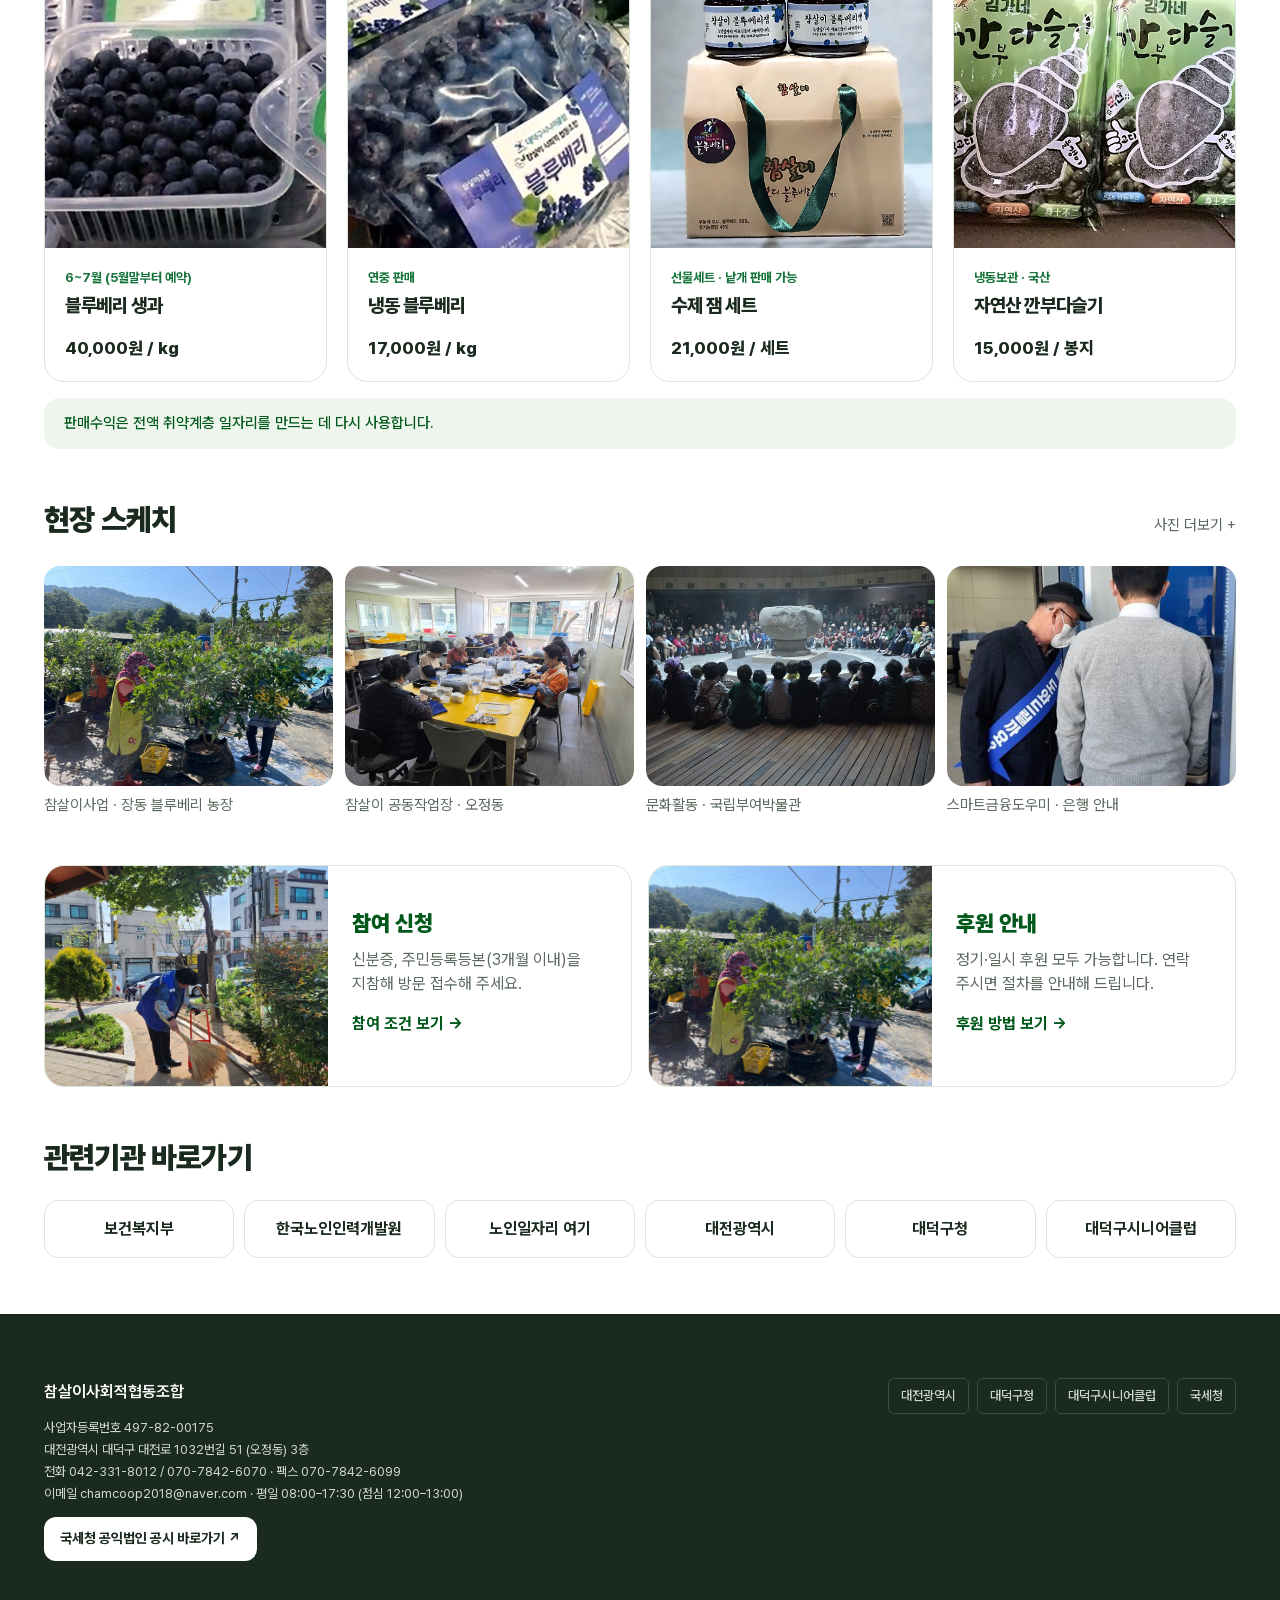
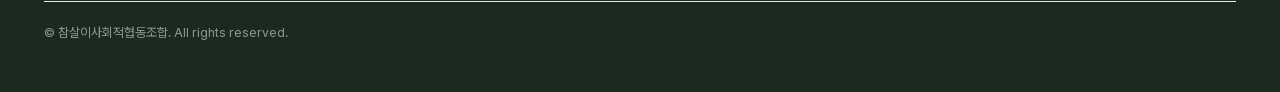
==== commit cb10448c: "후원 안내 사진을 얼굴 안 나오는 사진으로 교체 Co-Authored-By: Claude Opus 5.5 <noreply@anthropic.com>" ====
--- a/index.html
+++ b/index.html
@@ -85,7 +85,7 @@
 
   <section class="d-sec d-join" aria-label="참여와 후원">
     <div class="d-card"><img src="files/site/type-employ.jpg" alt="" width="900" height="507" loading="lazy"><div class="b"><h3>참여 신청</h3><p>신분증, 주민등록등본(3개월 이내)을 지참해 방문 접수해 주세요.</p><a class="go" href="business.html#join">참여 조건 보기 →</a></div></div>
-    <div class="d-card"><img src="files/site/join-culture.jpg" alt="" width="900" height="507" loading="lazy"><div class="b"><h3>후원 안내</h3><p data-site="donateLead">정기·일시 후원 모두 가능합니다. 연락 주시면 절차를 안내해 드립니다.</p><a class="go" href="contact.html#donate">후원 방법 보기 →</a></div></div>
+    <div class="d-card"><img src="files/site/join-support.jpg" alt="" width="1200" height="901" loading="lazy"><div class="b"><h3>후원 안내</h3><p data-site="donateLead">정기·일시 후원 모두 가능합니다. 연락 주시면 절차를 안내해 드립니다.</p><a class="go" href="contact.html#donate">후원 방법 보기 →</a></div></div>
   </section>
 
   <section class="d-sec" aria-label="관련기관 바로가기">
--- a/assets/style.css
+++ b/assets/style.css
@@ -451,7 +451,7 @@
 .page-head.ph-shop{background-image:url("../files/site/gallery-farm.jpg")}
 .page-head.ph-news{background-image:url("../files/site/gallery-museum.jpg")}
 .page-head.ph-about{background-image:url("../files/site/hero.jpg");background-position:center 60%}
-.page-head.ph-contact{background-image:url("../files/site/join-culture.jpg");background-position:center 30%}
+.page-head.ph-contact{background-image:url("../files/site/join-support.jpg");background-position:center 40%}
 
 /* 공통 제목·섹션 */
 section.block{padding:72px 0}
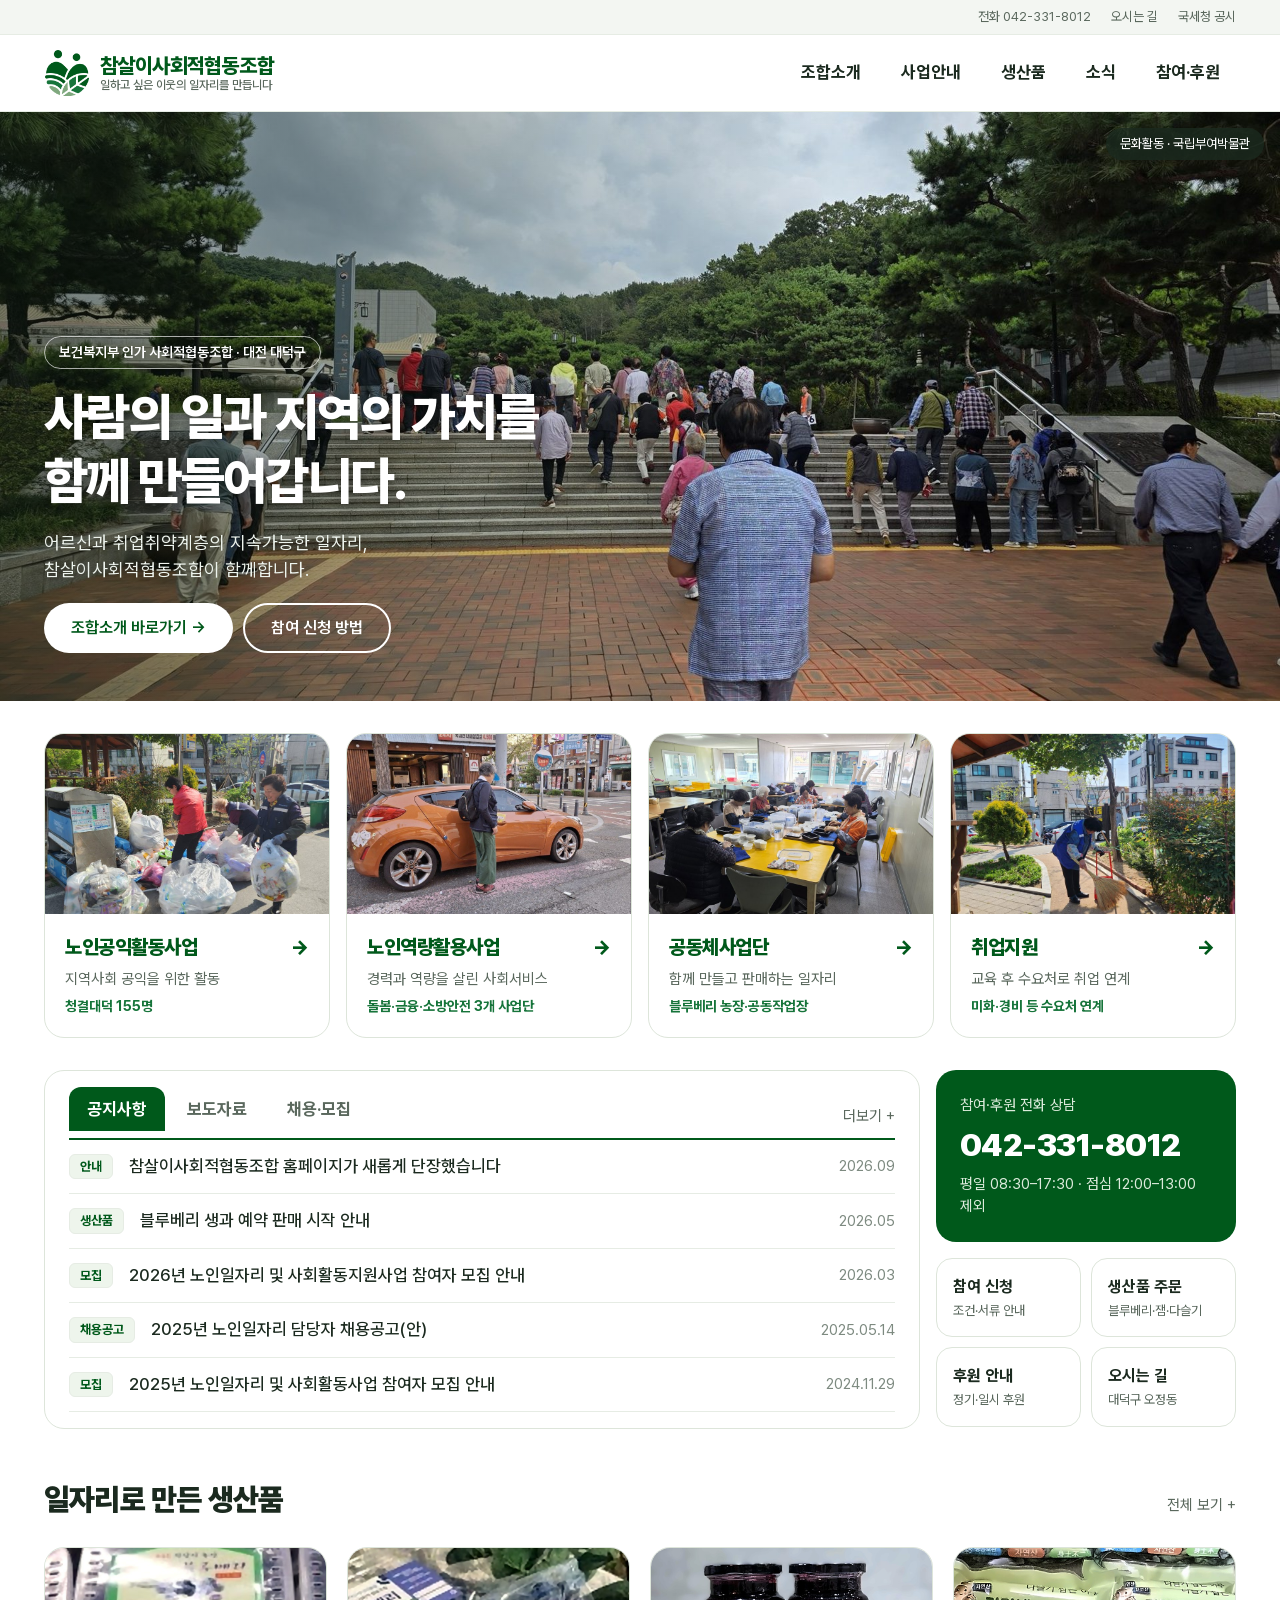
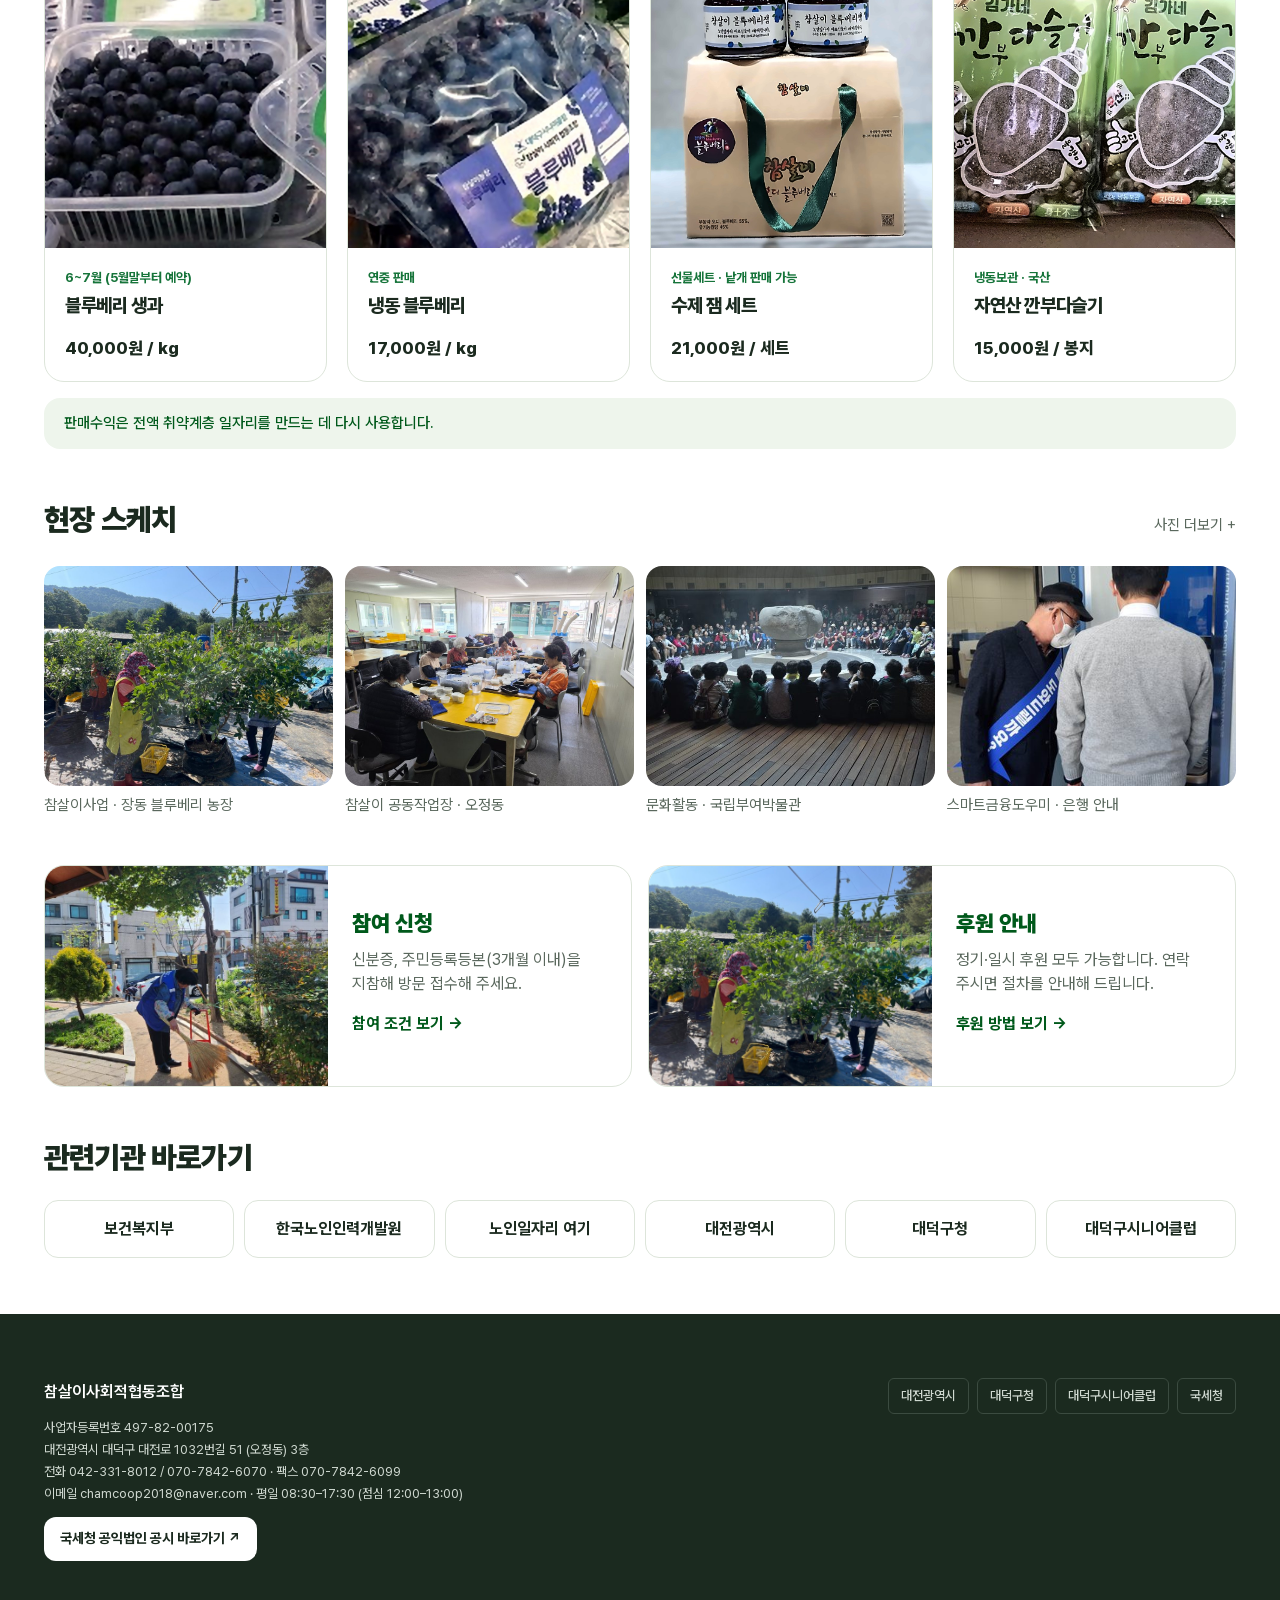
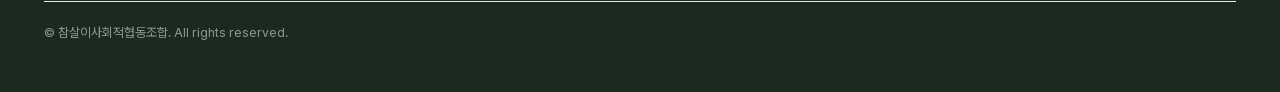
==== commit 86dff752: "관리자 페이지에 첫 화면 사진 교체 기능 추가 Co-Authored-By: Claude Opus 5.5 <noreply@anthropic.com>" ====
--- a/index.html
+++ b/index.html
@@ -103,6 +103,6 @@
 </main>
 <div id="siteFooter"></div>
 
-<script src="assets/app.js?v=8"></script>
+<script src="assets/app.js?v=9"></script>
 </body>
 </html>
